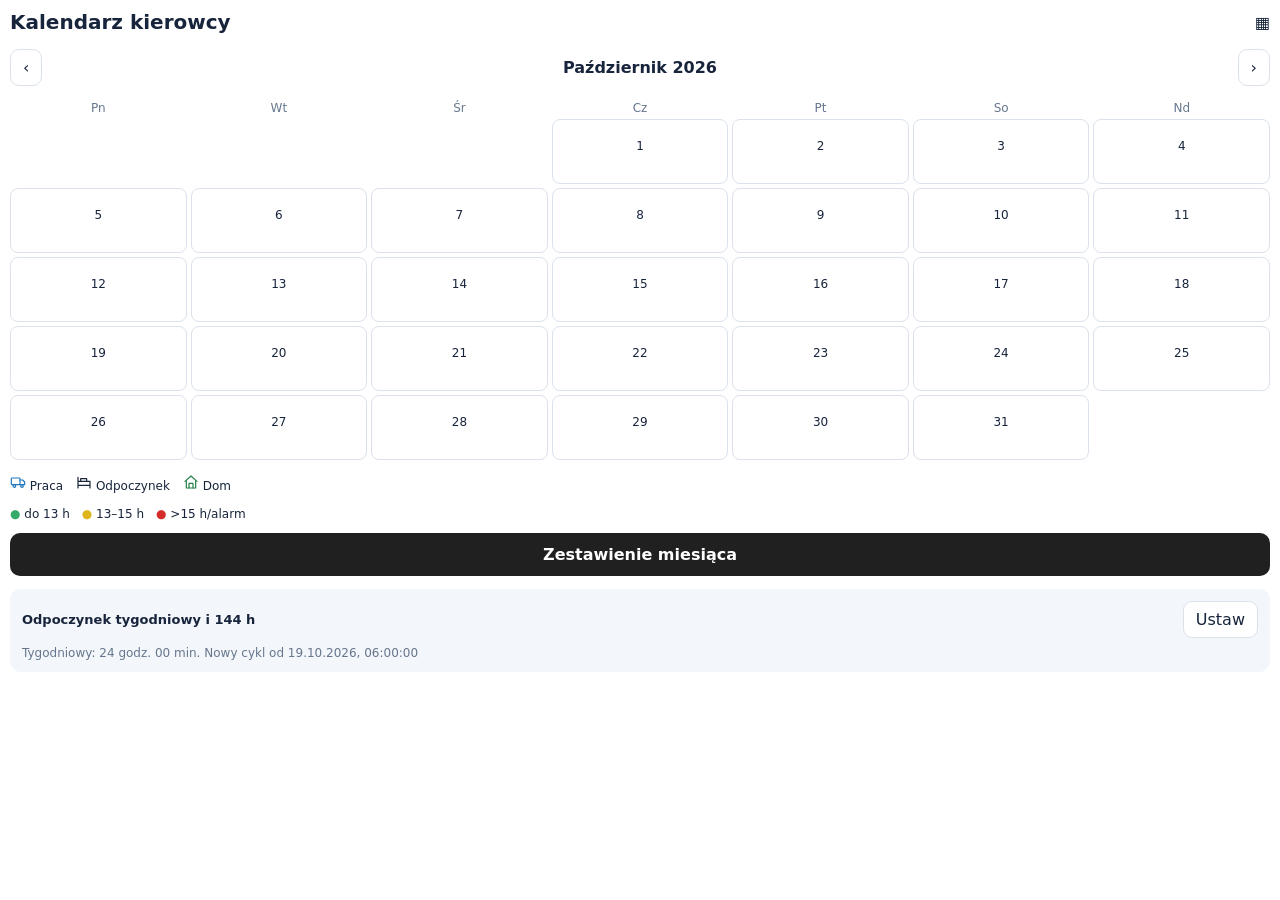
==== kalendarz-kierowcy.html @ 8a8ac118 "Add files via upload" ====
<!doctype html><html lang="pl"><head><meta charset="utf-8"><meta name="viewport" content="width=device-width,initial-scale=1"><meta name="theme-color" content="#ffffff"><title>Gigabajt CMR — Kalendarz kierowcy</title>
<style>
:root{font-family:system-ui,Arial,sans-serif;color:#17243b;background:white}*{box-sizing:border-box}body{margin:0;padding:10px}button,input{font:inherit}button{cursor:pointer}.nav{border:1px solid #dbe2eb;border-radius:9px;background:white;color:#17243b;padding:8px 12px}.primary{width:100%;border:0;border-radius:10px;background:#202020;color:#fff;padding:12px;font-weight:700}.secondary{width:100%;border:1px solid #dbe2eb;border-radius:10px;background:#fff;color:#17243b;padding:11px;font-weight:650}.panel{padding:12px;border-radius:11px;background:#f3f6fa}.muted{font-size:12px;color:#66768d}.top{display:flex;justify-content:space-between;align-items:center;gap:8px;margin-bottom:15px}.grid{display:grid;grid-template-columns:repeat(7,minmax(0,1fr));gap:4px}.tile{width:100%;min-width:0;height:65px;padding:14px 1px 4px;border:1px solid #dbe2eb;border-radius:8px;background:#fff;color:#17243b;display:flex;flex-direction:column;align-items:center;justify-content:center;gap:5px;position:relative}.green{background:rgba(40,165,85,.12)}.yellow{background:rgba(245,197,35,.2)}.red{background:rgba(225,65,65,.15)}.hard{background:rgba(225,45,45,.34)!important;border:2px solid #d42323!important}.left,.right{position:absolute;top:2px;color:#2475b8;font-size:9px;font-weight:850;line-height:1}.left{left:2px}.right{right:2px}.bad{color:#d32222!important}.bang{position:absolute;left:2px;bottom:1px;color:#d32222;font-weight:900}.started{position:absolute;right:1px;bottom:1px;color:#2475b8;font-size:8px;font-weight:800}.choice{display:flex;gap:9px;align-items:center;border:1px solid #dbe2eb;border-radius:9px;padding:9px;font-size:13px}.clock{width:100%;min-width:0;background:#fff;color:#17243b;border:1px solid #dbe2eb;border-radius:9px;text-align:center;padding:12px 2px;font-size:21px;outline:none}.clock:focus{border-color:#2475b8}.dt{width:100%;min-width:0;border:1px solid #dbe2eb;border-radius:9px;padding:10px 4px;background:white;color:#17243b}.sumcard{width:100%;display:block;text-align:center;border:1px solid #dbe2eb;border-radius:13px;background:#fff;color:#17243b;padding:20px 12px}.sumvalue{font-size:25px;font-weight:800;margin-top:8px}.detailrow{display:flex;align-items:center;justify-content:space-between;gap:10px;border-bottom:1px solid #dbe2eb;padding:13px 9px;font-size:13px}.warn{margin-top:8px;padding:8px;color:#c41616;border:1px solid #d4232366;border-radius:8px;font-size:12px}
</style></head><body><main id="app"></main><script>
(()=>{'use strict';
const V=document.getElementById('app'),P=n=>String(n).padStart(2,'0'),H=3600000,mo=['Styczeń','Luty','Marzec','Kwiecień','Maj','Czerwiec','Lipiec','Sierpień','Wrzesień','Październik','Listopad','Grudzień'],KEY='gigabajt-cmr-kalendarz-v23';
let Y=2026,M=9,selected=0,draft=null,db={},anchor='2026-10-12T06:00',ws='2026-10-18T06:00',we='2026-10-19T06:00';
try{let saved=JSON.parse(localStorage.getItem(KEY)||'null');if(saved&&saved.db){db=saved.db;anchor=saved.anchor||anchor;ws=saved.ws||ws;we=saved.we||we}}catch(e){}
function persist(){try{localStorage.setItem(KEY,JSON.stringify({db,anchor,ws,we}))}catch(e){}}
const key=d=>`${Y}-${P(M+1)}-${P(d)}`,dDate=k=>{let a=k.split('-').map(Number);return new Date(a[0],a[1]-1,a[2])},work=r=>r&&(r.type==='work'||r.type==='return'),valid=s=>/^\d{4}$/.test(s||'')&&+s.slice(0,2)<24&&+s.slice(2)<60,dur=s=>/^\d{4}$/.test(s||'')&&+s.slice(2)<60?+s.slice(0,2)*60+ +s.slice(2):null,dt=s=>{let x=s?new Date(s):null;return x&&Number.isFinite(+x)?+x:null},fmt=s=>valid(s)?s.slice(0,2)+':'+s.slice(2):'',human=n=>`${Math.floor(n/60)} godz. ${P(n%60)} min`;
const paths={truck:'<rect x="2" y="6" width="13" height="10" rx="1"/><path d="M15 9h4l3 3v4h-7"/><circle cx="6.5" cy="18" r="2"/><circle cx="18" cy="18" r="2"/>',home:'<path d="m3 11 9-8 9 8"/><path d="M5 10v11h14V10"/><path d="M9 21v-7h6v7"/>',bed:'<path d="M3 5v16M21 11v10M3 17h18v4M3 11h18v6M7 11V7h9v4"/>'};
function icon(t,n=16){if(t==='return')return `<span style="display:inline-flex">${icon('truck',12)}${icon('home',12)}</span>`;return `<svg width="${n}" height="${n}" viewBox="0 0 24 24" fill="none" stroke="${t==='truck'?'#2277bc':t==='home'?'#27824d':'#17243b'}" stroke-width="1.8" stroke-linecap="round" stroke-linejoin="round">${paths[t]}</svg>`}const sym=t=>t==='work'?'truck':t==='return'?'return':t==='home'?'home':'bed';
function interval(k,r){if(!work(r)||!valid(r.start))return null;let a=dDate(k);a.setHours(+r.start.slice(0,2),+r.start.slice(2));let b=null;if(valid(r.end)){b=dDate(k);b.setHours(+r.end.slice(0,2),+r.end.slice(2));if(b<=a)b.setDate(b.getDate()+1)}return {a:+a,b:b===null?null:+b}}
function shifts(){return Object.entries(db).map(([k,r])=>({k,r,p:interval(k,r)})).filter(e=>e.p).map(e=>({...e.p,k:e.k,r:e.r})).sort((a,b)=>a.a-b.a)}
function week(){let a=dt(ws),b=dt(we);return a!==null&&b!==null&&b-a>=24*H?{a,b}:null}
function gap(k,r){let p=interval(k,r);if(!p||p.b===null)return null;let n=shifts().find(x=>x.k!==k&&x.a>=p.b);return n?Math.round((n.a-p.b)/60000):null}
function left(k,r){let p=interval(k,r),w=week();return p&&w&&p.a===w.b?Math.round((w.b-w.a)/60000):null}
function right(k,r){let p=interval(k,r),d=dDate(k),mid=+new Date(d.getFullYear(),d.getMonth(),d.getDate()+1);if(p){if(p.b===null)return null;if(r.type==='return')return p.b<mid?Math.round((mid-p.b)/60000):null;let g=gap(k,r);return g===null?null:g<=1440?g:p.b<mid?Math.round((mid-p.b)/60000):null}if(!r||!['rest','home'].includes(r.type))return null;let prev=shifts().filter(x=>x.b!==null&&x.b<=+d).at(-1);if(!prev)return null;let next=shifts().find(x=>x.k!==prev.k&&x.a>=prev.b);if(next&&next.a<mid)return null;return Math.round((mid-prev.b)/60000)}
function alerts(k,r){let p=interval(k,r),out={hard:[],short:false};if(!p||p.b===null)return out;let w=week(),base=dt(anchor),ref=w&&p.a>=w.b?w.b:base,g=gap(k,r);if(w&&p.a<w.b&&p.b>w.a)out.hard.push('Praca nakłada się na odpoczynek tygodniowy.');if(ref!==null&&p.b>ref+144*H&&!(w&&w.a>=ref&&w.a<=ref+144*H&&p.a<=w.a))out.hard.push('Przekroczona granica 144 godzin.');let used=0,es=shifts().filter(x=>x.b!==null);for(let i=0;i<es.length-1;i++){let a=es[i],b=es[i+1],n=(b.a-a.b)/H;if(ref!==null&&a.a>=ref&&a.a<p.a&&n>=9&&n<11&&a.r.three!==true)used++}if(g!==null&&g>=540&&g<660&&r.three!==true&&used>=3)out.hard.push('Czwarty potencjalny skrócony odpoczynek (9–10 h).');out.short=g!==null&&g>=0&&g<540&&r.type!=='return';return out}
function color(k,r){let p=interval(k,r),a=alerts(k,r);if(a.hard.length)return 'hard';if(!p||p.b===null)return '';let n=(p.b-p.a)/60000;return n>900?'red':n>780?'yellow':'green'}
function calendar(){let off=(new Date(Y,M,1).getDay()+6)%7,n=new Date(Y,M+1,0).getDate(),cells='';for(let i=0;i<Math.ceil((off+n)/7)*7;i++){let d=i-off+1;if(d<1||d>n){cells+='<span></span>';continue}let k=key(d),r=db[k],a=alerts(k,r),l=left(k,r),rr=right(k,r),p=interval(k,r);cells+=`<button class="tile ${color(k,r)}" data-day="${d}">${l!==null?`<span class="left">${Math.floor(l/60)}h</span>`:''}${r?.three===true&&work(r)?'<span class="right bad">+3</span>':rr!==null&&rr>=60?`<span class="right ${a.short?'bad':''}">${Math.floor(rr/60)}h</span>`:''}${a.hard.length||a.short?'<span class="bang">!</span>':''}<span style="font-size:12px">${d}</span><span style="height:17px">${r?icon(sym(r.type)):''}</span>${p&&p.b===null?'<span class="started">START</span>':''}</button>`}let w=week();V.innerHTML=`<div class="top"><strong style="font-size:20px">Kalendarz kierowcy</strong><span>▦</span></div><div class="top"><button class="nav" id="prev">‹</button><strong>${mo[M]} ${Y}</strong><button class="nav" id="next">›</button></div><div class="grid">${['Pn','Wt','Śr','Cz','Pt','So','Nd'].map(x=>`<span class="muted" style="text-align:center">${x}</span>`).join('')}${cells}</div><div style="display:flex;gap:13px;flex-wrap:wrap;margin:14px 0;font-size:12px"><span>${icon('truck')} Praca</span><span>${icon('bed')} Odpoczynek</span><span>${icon('home')} Dom</span></div><div style="display:flex;gap:12px;flex-wrap:wrap;margin-bottom:12px;font-size:12px"><span><b style="color:#36aa6b">●</b> do 13 h</span><span><b style="color:#dfb51c">●</b> 13–15 h</span><span><b style="color:#d42b2b">●</b> >15 h/alarm</span></div><button class="primary" id="summary">Zestawienie miesiąca</button><div class="panel" style="margin-top:13px"><div class="top" style="margin:0"><strong style="font-size:13px">Odpoczynek tygodniowy i 144 h</strong><button class="nav" id="settings">Ustaw</button></div><p class="muted" style="margin:8px 0 0">${w?'Tygodniowy: '+human(Math.round((w.b-w.a)/60000))+'. Nowy cykl od '+new Date(w.b).toLocaleString('pl-PL'):'Brak wpisanej pauzy tygodniowej'}</p></div>`;V.querySelector('#summary').onclick=summary;V.querySelector('#settings').onclick=settings;V.querySelectorAll('[data-day]').forEach(b=>b.onclick=()=>{selected=+b.dataset.day;draft={type:'work',start:'',end:'',drive:'',other:'',three:null,...(db[key(selected)]||{})};details()});for(let [id,z] of [['prev',-1],['next',1]])V.querySelector('#'+id).onclick=()=>{let d=new Date(Y,M+z,1);Y=d.getFullYear();M=d.getMonth();calendar()}}
const categories=[['days','Ukończone dniówki'],['total','Łączny czas dniówek'],['drive','Czas prowadzenia pojazdu'],['other','Czas innej pracy']];
function monthly(){let a=[];for(let d=1;d<=new Date(Y,M+1,0).getDate();d++){let k=key(d),r=db[k];if(!r)continue;let p=interval(k,r);a.push({d,r,span:p&&p.b!==null?Math.round((p.b-p.a)/60000):null,drive:dur(r.drive),other:dur(r.other)})}return a}
function sums(){let rows=monthly();return {days:rows.filter(x=>x.span!==null).length,total:rows.reduce((s,x)=>s+(x.span||0),0),drive:rows.reduce((s,x)=>s+(x.drive||0),0),other:rows.reduce((s,x)=>s+(x.other||0),0)}}
function summary(){let a=sums(),values=[String(a.days),human(a.total),human(a.drive),human(a.other)];V.innerHTML=`<button class="nav" id="back">← Kalendarz</button><h3 style="margin:17px 0">Zestawienie — ${mo[M]} ${Y}</h3><div style="display:grid;gap:10px">${categories.map(([id,name],i)=>`<button class="sumcard" data-cat="${id}"><div class="muted" style="font-size:14px">${name}</div><div class="sumvalue">${values[i]}</div><div class="muted" style="margin-top:8px">Dotknij, aby zobaczyć daty ›</div></button>`).join('')}</div><button class="primary" id="return" style="margin-top:15px">Wróć do kalendarza</button>`;V.querySelector('#back').onclick=calendar;V.querySelector('#return').onclick=calendar;V.querySelectorAll('[data-cat]').forEach(b=>b.onclick=()=>detailCat(b.dataset.cat))}
function detailCat(id){let name=categories.find(x=>x[0]===id)?.[1];if(!name)return summary();let list=monthly().filter(x=>id==='days'||id==='total'?x.span!==null:x[id]!==null),a=sums(),value=id==='days'?String(a.days):human(a[id]);V.innerHTML=`<button class="nav" id="back">← Zestawienie miesiąca</button><h3>${name}</h3><div class="panel" style="text-align:center;margin-bottom:12px"><div class="muted">${mo[M]} ${Y}</div><div class="sumvalue">${value}</div></div><div class="panel" style="padding:3px 10px">${list.length?list.map(x=>`<div class="detailrow"><div><strong>${x.d} ${mo[M].toLowerCase()}</strong>${id==='days'||id==='total'?`<div class="muted">${fmt(x.r.start)}–${fmt(x.r.end)}</div>`:''}</div><b>${id==='days'?'1 dniówka':human(x[id==='total'?'span':id])}</b></div>`).join(''):'<p class="muted">Nie ma jeszcze wpisów.</p>'}</div><button class="primary" id="return" style="margin-top:14px">Wróć do czterech kafelków</button>`;V.querySelector('#back').onclick=summary;V.querySelector('#return').onclick=summary}
function mask(inp,initial,callback,duration=false){let chars=String(initial||'').replace(/\D/g,'').slice(0,4).padEnd(4,'_').split(''),pos=0;function caret(){let p=pos>=2?pos+1:pos;try{inp.setSelectionRange(p,p)}catch(e){}}function paint(){inp.value=chars.slice(0,2).join('')+':'+chars.slice(2).join('');callback(chars.includes('_')?'':chars.join(''))}function add(s){for(let c of String(s).replace(/\D/g,'')){if(pos>=4)break;if(!duration&&pos===0&&+c>2)continue;if(!duration&&pos===1&&chars[0]==='2'&&+c>3)continue;if(pos===2&&+c>5)continue;chars[pos++]=c}paint();caret()}inp.addEventListener('focus',()=>{pos=0;requestAnimationFrame(caret)});inp.addEventListener('click',()=>{let p=inp.selectionStart||0;pos=Math.max(0,Math.min(4,p>2?p-1:p));requestAnimationFrame(caret)});inp.addEventListener('beforeinput',e=>{if(e.inputType==='insertText'&&e.data!=null){e.preventDefault();add(e.data)}else if(['deleteContentBackward','deleteContentForward'].includes(e.inputType)){e.preventDefault();if(e.inputType==='deleteContentBackward')pos=Math.max(0,pos-1);if(pos<4)chars[pos]='_';paint();caret()}else if(e.inputType==='insertFromPaste'){e.preventDefault();add(e.dataTransfer?.getData('text')||'')}});inp.addEventListener('paste',e=>{e.preventDefault();chars=['_','_','_','_'];pos=0;add(e.clipboardData?.getData('text')||'')});inp.addEventListener('input',()=>{let s=inp.value.replace(/\D/g,'').slice(0,4);chars=s.padEnd(4,'_').split('');pos=s.length;paint();caret()});paint()}
function details(){let k=key(selected),r=draft,active=work(r),exists=!!db[k];V.innerHTML=`<button class="nav" id="back">← Kalendarz</button><h3>${selected} ${mo[M].toLowerCase()} ${Y}</h3><div style="display:grid;gap:7px">${[['work','Dzień pracy'],['return','Powrót do domu'],['home','Pobyt w domu'],['rest','Odpoczynek tygodniowy poza domem']].map(([t,n])=>`<label class="choice"><input type="radio" name="type" value="${t}" ${r.type===t?'checked':''}>${icon(sym(t))}<span>${n}</span></label>`).join('')}</div>${active?`<div class="panel" style="margin-top:12px"><strong>Godziny dniówki</strong><div style="display:grid;grid-template-columns:1fr 1fr;gap:10px;margin-top:10px"><div><label class="muted">Rozpoczęcie</label><input class="clock" id="start" inputmode="numeric"></div><div><label class="muted">Zakończenie</label><input class="clock" id="end" inputmode="numeric"></div></div><div id="calc" style="font-size:13px;margin-top:9px"></div></div><div class="panel" style="margin-top:12px"><strong>Godziny kierowcy</strong><p class="muted">Te pola możesz pozostawić puste.</p><div style="display:grid;grid-template-columns:1fr 1fr;gap:10px"><div><label class="muted">Czas prowadzenia pojazdu</label><input class="clock" id="drive" inputmode="numeric"></div><div><label class="muted">Czas innej pracy</label><input class="clock" id="other" inputmode="numeric"></div></div></div><p style="font-size:13px">Czy miałeś co najmniej 3 godziny nieprzerwanego odpoczynku?</p><div style="display:flex;gap:16px;font-size:13px"><label><input type="radio" name="three" value="yes" ${r.three===true?'checked':''}> Tak</label><label><input type="radio" name="three" value="no" ${r.three===false?'checked':''}> Nie</label></div><button class="secondary" id="saveStart" style="margin-top:13px">Zapisz rozpoczęcie</button><button class="primary" id="saveEnd" style="margin-top:9px">Zapisz zakończenie</button>`:'<button class="primary" id="saveDay" style="margin-top:13px">Zapisz dzień</button>'}<div class="panel" id="rests" style="margin-top:12px;font-size:13px"></div>${exists?'<button class="secondary" id="delete" style="margin-top:10px;color:#d32222">Usuń wpis z tego dnia</button>':''}<p class="muted" id="error"></p>`;V.querySelector('#back').onclick=calendar;
function refresh(){let old=db[k];db[k]={...r};let p=interval(k,r),a=alerts(k,r),l=left(k,r),q=right(k,r);if(old)db[k]=old;else delete db[k];V.querySelector('#rests').innerHTML=`<strong>Odpoczynki</strong><p>Tygodniowy przed pracą: <b style="color:#2475b8">${l===null?'—':human(l)}</b></p><p>Po dniówce: <b style="color:${a.short?'#d32222':'#2475b8'}">${q===null?'—':human(q)}</b></p>`;if(active)V.querySelector('#calc').innerHTML=p&&p.b!==null?`Dniówka: <b>${human(Math.round((p.b-p.a)/60000))}</b>${a.short?'<div class="warn">! Przerwa krótsza niż 9 godzin.</div>':''}${a.hard.map(t=>`<div class="warn">! ${t}</div>`).join('')}`:valid(r.start)?'<b style="color:#2475b8">Rozpoczęcie gotowe do zapisu.</b>':'Wpisz godzinę rozpoczęcia.'}
V.querySelectorAll('[name=type]').forEach(x=>x.onchange=()=>{r.type=x.value;details()});if(active){for(let f of ['start','end','drive','other'])mask(V.querySelector('#'+f),r[f],x=>{r[f]=x;refresh()},f==='drive'||f==='other');V.querySelectorAll('[name=three]').forEach(x=>x.onchange=()=>{r.three=x.value==='yes';refresh()});V.querySelector('#saveStart').onclick=()=>{if(!valid(r.start)){V.querySelector('#error').textContent='Wpisz pełną godzinę rozpoczęcia.';return}db[k]={...r,end:db[k]?.end||''};persist();calendar()};V.querySelector('#saveEnd').onclick=()=>{if(!valid(r.start)||!valid(r.end)){V.querySelector('#error').textContent='Wpisz rozpoczęcie i zakończenie.';return}db[k]={...r};persist();calendar()}}else V.querySelector('#saveDay').onclick=()=>{db[k]={type:r.type};persist();calendar()};if(exists)V.querySelector('#delete').onclick=()=>{delete db[k];persist();calendar()};refresh()}
function settings(){V.innerHTML=`<button class="nav" id="back">← Kalendarz</button><h3>Odpoczynek tygodniowy</h3>${[['anchor','Koniec poprzedniego tygodniowego',anchor],['ws','Początek odpoczynku',ws],['we','Koniec odpoczynku',we]].map(([id,name,val])=>`<label class="muted">${name}</label><input class="dt" id="${id}" type="datetime-local" value="${val}" style="margin:5px 0 12px">`).join('')}<button class="primary" id="save">Zapisz</button><p class="muted" id="error"></p>`;V.querySelector('#back').onclick=calendar;V.querySelector('#save').onclick=()=>{let a=V.querySelector('#anchor').value,b=V.querySelector('#ws').value,c=V.querySelector('#we').value;if(dt(a)===null||dt(b)===null||dt(c)===null||dt(c)-dt(b)<24*H){V.querySelector('#error').textContent='Minimum 24 godziny odpoczynku tygodniowego.';return}anchor=a;ws=b;we=c;persist();calendar()}}
calendar();
})();
</script></body></html>
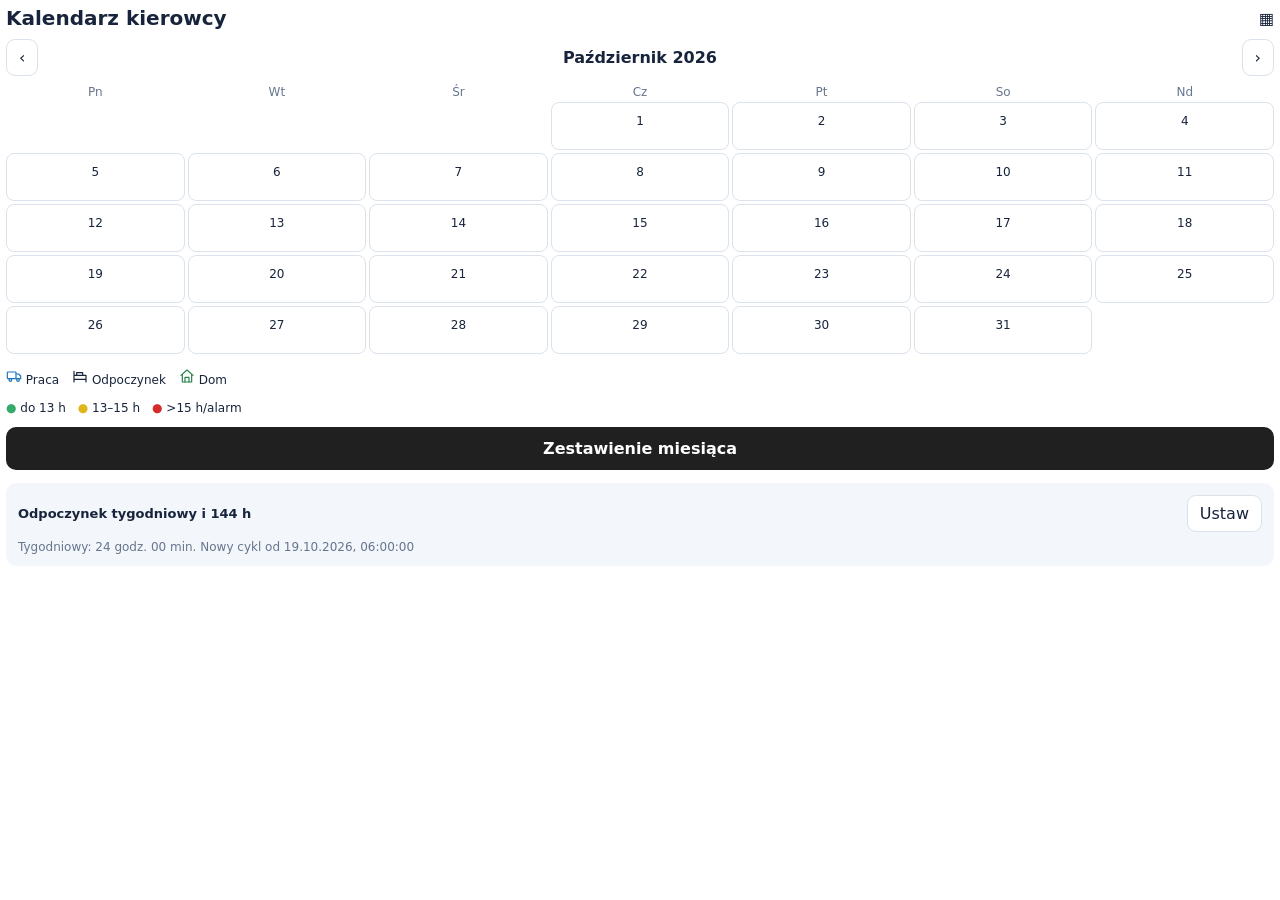
==== commit a1e4f17b: "Add files via upload" ====
--- a/kalendarz-kierowcy.html
+++ b/kalendarz-kierowcy.html
@@ -1,6 +1,6 @@
 <!doctype html><html lang="pl"><head><meta charset="utf-8"><meta name="viewport" content="width=device-width,initial-scale=1"><meta name="theme-color" content="#ffffff"><title>Gigabajt CMR — Kalendarz kierowcy</title>
 <style>
-:root{font-family:system-ui,Arial,sans-serif;color:#17243b;background:white}*{box-sizing:border-box}body{margin:0;padding:10px}button,input{font:inherit}button{cursor:pointer}.nav{border:1px solid #dbe2eb;border-radius:9px;background:white;color:#17243b;padding:8px 12px}.primary{width:100%;border:0;border-radius:10px;background:#202020;color:#fff;padding:12px;font-weight:700}.secondary{width:100%;border:1px solid #dbe2eb;border-radius:10px;background:#fff;color:#17243b;padding:11px;font-weight:650}.panel{padding:12px;border-radius:11px;background:#f3f6fa}.muted{font-size:12px;color:#66768d}.top{display:flex;justify-content:space-between;align-items:center;gap:8px;margin-bottom:15px}.grid{display:grid;grid-template-columns:repeat(7,minmax(0,1fr));gap:4px}.tile{width:100%;min-width:0;height:65px;padding:14px 1px 4px;border:1px solid #dbe2eb;border-radius:8px;background:#fff;color:#17243b;display:flex;flex-direction:column;align-items:center;justify-content:center;gap:5px;position:relative}.green{background:rgba(40,165,85,.12)}.yellow{background:rgba(245,197,35,.2)}.red{background:rgba(225,65,65,.15)}.hard{background:rgba(225,45,45,.34)!important;border:2px solid #d42323!important}.left,.right{position:absolute;top:2px;color:#2475b8;font-size:9px;font-weight:850;line-height:1}.left{left:2px}.right{right:2px}.bad{color:#d32222!important}.bang{position:absolute;left:2px;bottom:1px;color:#d32222;font-weight:900}.started{position:absolute;right:1px;bottom:1px;color:#2475b8;font-size:8px;font-weight:800}.choice{display:flex;gap:9px;align-items:center;border:1px solid #dbe2eb;border-radius:9px;padding:9px;font-size:13px}.clock{width:100%;min-width:0;background:#fff;color:#17243b;border:1px solid #dbe2eb;border-radius:9px;text-align:center;padding:12px 2px;font-size:21px;outline:none}.clock:focus{border-color:#2475b8}.dt{width:100%;min-width:0;border:1px solid #dbe2eb;border-radius:9px;padding:10px 4px;background:white;color:#17243b}.sumcard{width:100%;display:block;text-align:center;border:1px solid #dbe2eb;border-radius:13px;background:#fff;color:#17243b;padding:20px 12px}.sumvalue{font-size:25px;font-weight:800;margin-top:8px}.detailrow{display:flex;align-items:center;justify-content:space-between;gap:10px;border-bottom:1px solid #dbe2eb;padding:13px 9px;font-size:13px}.warn{margin-top:8px;padding:8px;color:#c41616;border:1px solid #d4232366;border-radius:8px;font-size:12px}
+:root{font-family:system-ui,Arial,sans-serif;color:#17243b;background:white}*{box-sizing:border-box}body{margin:0;padding:6px}button,input{font:inherit}button{cursor:pointer}.nav{border:1px solid #dbe2eb;border-radius:9px;background:white;color:#17243b;padding:8px 12px}.primary{width:100%;border:0;border-radius:10px;background:#202020;color:#fff;padding:12px;font-weight:700}.secondary{width:100%;border:1px solid #dbe2eb;border-radius:10px;background:#fff;color:#17243b;padding:11px;font-weight:650}.panel{padding:12px;border-radius:11px;background:#f3f6fa}.muted{font-size:12px;color:#66768d}.top{display:flex;justify-content:space-between;align-items:center;gap:8px;margin-bottom:9px}.grid{display:grid;grid-template-columns:repeat(7,minmax(0,1fr));gap:3px}.tile{width:100%;min-width:0;height:48px;padding:11px 1px 3px;border:1px solid #dbe2eb;border-radius:8px;background:#fff;color:#17243b;display:flex;flex-direction:column;align-items:center;justify-content:center;gap:2px;position:relative}.green{background:rgba(40,165,85,.12)}.yellow{background:rgba(245,197,35,.2)}.red{background:rgba(225,65,65,.15)}.hard{background:rgba(225,45,45,.34)!important;border:2px solid #d42323!important}.left,.right{position:absolute;top:2px;color:#2475b8;font-size:9px;font-weight:850;line-height:1}.left{left:2px}.right{right:2px}.bad{color:#d32222!important}.bang{position:absolute;left:2px;bottom:1px;color:#d32222;font-weight:900}.started{position:absolute;right:1px;bottom:1px;color:#2475b8;font-size:8px;font-weight:800}.choice{display:flex;gap:9px;align-items:center;border:1px solid #dbe2eb;border-radius:9px;padding:9px;font-size:13px}.clock{width:100%;min-width:0;background:#fff;color:#17243b;border:1px solid #dbe2eb;border-radius:9px;text-align:center;padding:12px 2px;font-size:21px;outline:none}.clock:focus{border-color:#2475b8}.dt{width:100%;min-width:0;border:1px solid #dbe2eb;border-radius:9px;padding:10px 4px;background:white;color:#17243b}.sumcard{width:100%;display:block;text-align:center;border:1px solid #dbe2eb;border-radius:13px;background:#fff;color:#17243b;padding:20px 12px}.sumvalue{font-size:25px;font-weight:800;margin-top:8px}.detailrow{display:flex;align-items:center;justify-content:space-between;gap:10px;border-bottom:1px solid #dbe2eb;padding:13px 9px;font-size:13px}.warn{margin-top:8px;padding:8px;color:#c41616;border:1px solid #d4232366;border-radius:8px;font-size:12px}
 </style></head><body><main id="app"></main><script>
 (()=>{'use strict';
 const V=document.getElementById('app'),P=n=>String(n).padStart(2,'0'),H=3600000,mo=['Styczeń','Luty','Marzec','Kwiecień','Maj','Czerwiec','Lipiec','Sierpień','Wrzesień','Październik','Listopad','Grudzień'],KEY='gigabajt-cmr-kalendarz-v23';
@@ -30,5 +30,13 @@
 V.querySelectorAll('[name=type]').forEach(x=>x.onchange=()=>{r.type=x.value;details()});if(active){for(let f of ['start','end','drive','other'])mask(V.querySelector('#'+f),r[f],x=>{r[f]=x;refresh()},f==='drive'||f==='other');V.querySelectorAll('[name=three]').forEach(x=>x.onchange=()=>{r.three=x.value==='yes';refresh()});V.querySelector('#saveStart').onclick=()=>{if(!valid(r.start)){V.querySelector('#error').textContent='Wpisz pełną godzinę rozpoczęcia.';return}db[k]={...r,end:db[k]?.end||''};persist();calendar()};V.querySelector('#saveEnd').onclick=()=>{if(!valid(r.start)||!valid(r.end)){V.querySelector('#error').textContent='Wpisz rozpoczęcie i zakończenie.';return}db[k]={...r};persist();calendar()}}else V.querySelector('#saveDay').onclick=()=>{db[k]={type:r.type};persist();calendar()};if(exists)V.querySelector('#delete').onclick=()=>{delete db[k];persist();calendar()};refresh()}
 function settings(){V.innerHTML=`<button class="nav" id="back">← Kalendarz</button><h3>Odpoczynek tygodniowy</h3>${[['anchor','Koniec poprzedniego tygodniowego',anchor],['ws','Początek odpoczynku',ws],['we','Koniec odpoczynku',we]].map(([id,name,val])=>`<label class="muted">${name}</label><input class="dt" id="${id}" type="datetime-local" value="${val}" style="margin:5px 0 12px">`).join('')}<button class="primary" id="save">Zapisz</button><p class="muted" id="error"></p>`;V.querySelector('#back').onclick=calendar;V.querySelector('#save').onclick=()=>{let a=V.querySelector('#anchor').value,b=V.querySelector('#ws').value,c=V.querySelector('#we').value;if(dt(a)===null||dt(b)===null||dt(c)===null||dt(c)-dt(b)<24*H){V.querySelector('#error').textContent='Minimum 24 godziny odpoczynku tygodniowego.';return}anchor=a;ws=b;we=c;persist();calendar()}}
 calendar();
+// Dostosuj wysokość ramki do aktualnego widoku, także po wejściu w szczegóły.
+function reportHeight(){
+  const h=Math.ceil(Math.max(document.body.scrollHeight,document.documentElement.scrollHeight,V.getBoundingClientRect().bottom))+6;
+  window.parent.postMessage({type:'gigabajt-calendar-height',height:h},window.location.origin);
+}
+if(typeof ResizeObserver!=='undefined')new ResizeObserver(reportHeight).observe(V);
+window.addEventListener('load',reportHeight);
+setTimeout(reportHeight,100);
 })();
 </script></body></html>
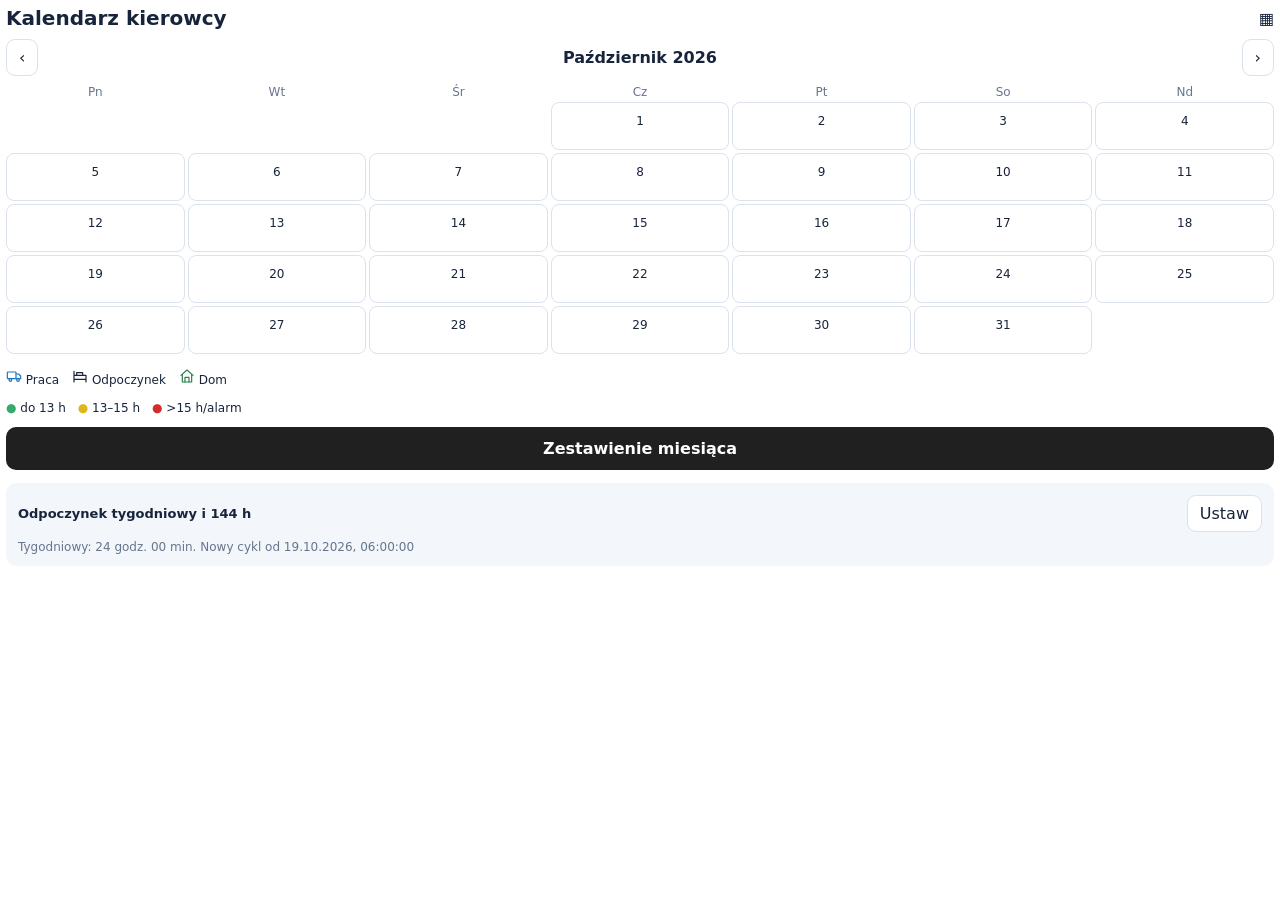
==== commit 79fb0976: "Add files via upload" ====
--- a/kalendarz-kierowcy.html
+++ b/kalendarz-kierowcy.html
@@ -39,4 +39,48 @@
 window.addEventListener('load',reportHeight);
 setTimeout(reportHeight,100);
 })();
-</script></body></html>
+</script>
+<script>
+(function(){
+const DICT={"pl":{"Kalendarz kierowcy":"Kalendarz kierowcy","Praca":"Praca","Odpoczynek":"Odpoczynek","Dom":"Dom","do 13 h":"do 13 h","13–15 h":"13–15 h",">15 h/alarm":">15 h/alarm","Zestawienie miesiąca":"Zestawienie miesiąca","Odpoczynek tygodniowy i 144 h":"Odpoczynek tygodniowy i 144 h","Ustaw":"Ustaw","Tygodniowy:":"Tygodniowy:","Nowy cykl od":"Nowy cykl od","Brak wpisanej pauzy tygodniowej":"Brak wpisanej pauzy tygodniowej","Ukończone dniówki":"Ukończone dniówki","Łączny czas dniówek":"Łączny czas dniówek","Czas prowadzenia pojazdu":"Czas prowadzenia pojazdu","Czas innej pracy":"Czas innej pracy","Dotknij, aby zobaczyć daty ›":"Dotknij, aby zobaczyć daty ›","Wróć do kalendarza":"Wróć do kalendarza","Wróć do czterech kafelków":"Wróć do czterech kafelków","Zestawienie —":"Zestawienie —","Nie ma jeszcze wpisów.":"Nie ma jeszcze wpisów.","1 dniówka":"1 dniówka","Dzień pracy":"Dzień pracy","Powrót do domu":"Powrót do domu","Pobyt w domu":"Pobyt w domu","Odpoczynek tygodniowy poza domem":"Odpoczynek tygodniowy poza domem","Godziny dniówki":"Godziny dniówki","Rozpoczęcie":"Rozpoczęcie","Zakończenie":"Zakończenie","Godziny kierowcy":"Godziny kierowcy","Te pola możesz pozostawić puste.":"Te pola możesz pozostawić puste.","Czy miałeś co najmniej 3 godziny nieprzerwanego odpoczynku?":"Czy miałeś co najmniej 3 godziny nieprzerwanego odpoczynku?","Tak":"Tak","Nie":"Nie","Zapisz rozpoczęcie":"Zapisz rozpoczęcie","Zapisz zakończenie":"Zapisz zakończenie","Zapisz dzień":"Zapisz dzień","Usuń wpis z tego dnia":"Usuń wpis z tego dnia","Odpoczynki":"Odpoczynki","Tygodniowy przed pracą:":"Tygodniowy przed pracą:","Po dniówce:":"Po dniówce:","Dniówka:":"Dniówka:","Przerwa krótsza niż 9 godzin.":"Przerwa krótsza niż 9 godzin.","Rozpoczęcie gotowe do zapisu.":"Rozpoczęcie gotowe do zapisu.","Wpisz godzinę rozpoczęcia.":"Wpisz godzinę rozpoczęcia.","Wpisz pełną godzinę rozpoczęcia.":"Wpisz pełną godzinę rozpoczęcia.","Wpisz rozpoczęcie i zakończenie.":"Wpisz rozpoczęcie i zakończenie.","Odpoczynek tygodniowy":"Odpoczynek tygodniowy","Koniec poprzedniego tygodniowego":"Koniec poprzedniego tygodniowego","Początek odpoczynku":"Początek odpoczynku","Koniec odpoczynku":"Koniec odpoczynku","Zapisz":"Zapisz","Minimum 24 godziny odpoczynku tygodniowego.":"Minimum 24 godziny odpoczynku tygodniowego.","Praca nakłada się na odpoczynek tygodniowy.":"Praca nakłada się na odpoczynek tygodniowy.","Przekroczona granica 144 godzin.":"Przekroczona granica 144 godzin.","Czwarty potencjalny skrócony odpoczynek (9–10 h).":"Czwarty potencjalny skrócony odpoczynek (9–10 h).","Pn":"Pn","Wt":"Wt","Śr":"Śr","Cz":"Cz","Pt":"Pt","So":"So","Nd":"Nd","styczeń":"styczeń","Styczeń":"Styczeń","luty":"luty","Luty":"Luty","marzec":"marzec","Marzec":"Marzec","kwiecień":"kwiecień","Kwiecień":"Kwiecień","maj":"maj","Maj":"Maj","czerwiec":"czerwiec","Czerwiec":"Czerwiec","lipiec":"lipiec","Lipiec":"Lipiec","sierpień":"sierpień","Sierpień":"Sierpień","wrzesień":"wrzesień","Wrzesień":"Wrzesień","październik":"październik","Październik":"Październik","listopad":"listopad","Listopad":"Listopad","grudzień":"grudzień","Grudzień":"Grudzień","godz.":"godz.","min":"min"},"en":{"Kalendarz kierowcy":"Driver calendar","Praca":"Work","Odpoczynek":"Rest","Dom":"Home","do 13 h":"up to 13 h","13–15 h":"13–15 h",">15 h/alarm":">15 h/alert","Zestawienie miesiąca":"Monthly summary","Odpoczynek tygodniowy i 144 h":"Weekly rest and 144 h","Ustaw":"Set","Tygodniowy:":"Weekly rest:","Nowy cykl od":"New cycle from","Brak wpisanej pauzy tygodniowej":"No weekly rest entered","Ukończone dniówki":"Completed shifts","Łączny czas dniówek":"Total shift time","Czas prowadzenia pojazdu":"Driving time","Czas innej pracy":"Other work time","Dotknij, aby zobaczyć daty ›":"Tap to see dates ›","Wróć do kalendarza":"Back to calendar","Wróć do czterech kafelków":"Back to four tiles","Zestawienie —":"Summary —","Nie ma jeszcze wpisów.":"No entries yet.","1 dniówka":"1 shift","Dzień pracy":"Workday","Powrót do domu":"Return home","Pobyt w domu":"Stay at home","Odpoczynek tygodniowy poza domem":"Weekly rest away from home","Godziny dniówki":"Shift hours","Rozpoczęcie":"Start","Zakończenie":"End","Godziny kierowcy":"Driver hours","Te pola możesz pozostawić puste.":"You can leave these fields blank.","Czy miałeś co najmniej 3 godziny nieprzerwanego odpoczynku?":"Did you have at least 3 hours of uninterrupted rest?","Tak":"Yes","Nie":"No","Zapisz rozpoczęcie":"Save start","Zapisz zakończenie":"Save end","Zapisz dzień":"Save day","Usuń wpis z tego dnia":"Delete this day's entry","Odpoczynki":"Rest periods","Tygodniowy przed pracą:":"Weekly before work:","Po dniówce:":"After shift:","Dniówka:":"Shift:","Przerwa krótsza niż 9 godzin.":"Rest shorter than 9 hours.","Rozpoczęcie gotowe do zapisu.":"Start ready to save.","Wpisz godzinę rozpoczęcia.":"Enter start time.","Wpisz pełną godzinę rozpoczęcia.":"Enter a valid start time.","Wpisz rozpoczęcie i zakończenie.":"Enter start and end times.","Odpoczynek tygodniowy":"Weekly rest","Koniec poprzedniego tygodniowego":"End of previous weekly rest","Początek odpoczynku":"Rest start","Koniec odpoczynku":"Rest end","Zapisz":"Save","Minimum 24 godziny odpoczynku tygodniowego.":"Weekly rest must be at least 24 hours.","Praca nakłada się na odpoczynek tygodniowy.":"Work overlaps weekly rest.","Przekroczona granica 144 godzin.":"144-hour limit exceeded.","Czwarty potencjalny skrócony odpoczynek (9–10 h).":"Fourth potential reduced rest (9–10 h).","Pn":"Mo","Wt":"Tu","Śr":"We","Cz":"Th","Pt":"Fr","So":"Sa","Nd":"Su","styczeń":"January","Styczeń":"January","luty":"February","Luty":"February","marzec":"March","Marzec":"March","kwiecień":"April","Kwiecień":"April","maj":"May","Maj":"May","czerwiec":"June","Czerwiec":"June","lipiec":"July","Lipiec":"July","sierpień":"August","Sierpień":"August","wrzesień":"September","Wrzesień":"September","październik":"October","Październik":"October","listopad":"November","Listopad":"November","grudzień":"December","Grudzień":"December","godz.":"hr","min":"min"},"de":{"Kalendarz kierowcy":"Fahrerkalender","Praca":"Arbeit","Odpoczynek":"Ruhezeit","Dom":"Zuhause","do 13 h":"bis 13 Std.","13–15 h":"13–15 Std.",">15 h/alarm":">15 Std./Alarm","Zestawienie miesiąca":"Monatsübersicht","Odpoczynek tygodniowy i 144 h":"Wochenruhezeit und 144 Std.","Ustaw":"Einstellen","Tygodniowy:":"Wochenruhe:","Nowy cykl od":"Neuer Zyklus ab","Brak wpisanej pauzy tygodniowej":"Keine Wochenruhe eingetragen","Ukończone dniówki":"Abgeschlossene Schichten","Łączny czas dniówek":"Gesamte Schichtzeit","Czas prowadzenia pojazdu":"Lenkzeit","Czas innej pracy":"Sonstige Arbeitszeit","Dotknij, aby zobaczyć daty ›":"Tippen für Daten ›","Wróć do kalendarza":"Zurück zum Kalender","Wróć do czterech kafelków":"Zurück zu vier Kacheln","Zestawienie —":"Übersicht —","Nie ma jeszcze wpisów.":"Noch keine Einträge.","1 dniówka":"1 Schicht","Dzień pracy":"Arbeitstag","Powrót do domu":"Heimkehr","Pobyt w domu":"Aufenthalt zu Hause","Odpoczynek tygodniowy poza domem":"Wochenruhe außerhalb des Zuhauses","Godziny dniówki":"Schichtzeiten","Rozpoczęcie":"Beginn","Zakończenie":"Ende","Godziny kierowcy":"Fahrerzeiten","Te pola możesz pozostawić puste.":"Diese Felder können leer bleiben.","Czy miałeś co najmniej 3 godziny nieprzerwanego odpoczynku?":"Hatten Sie mindestens 3 Stunden ununterbrochene Ruhe?","Tak":"Ja","Nie":"Nein","Zapisz rozpoczęcie":"Beginn speichern","Zapisz zakończenie":"Ende speichern","Zapisz dzień":"Tag speichern","Usuń wpis z tego dnia":"Eintrag für diesen Tag löschen","Odpoczynki":"Ruhezeiten","Tygodniowy przed pracą:":"Wochenruhe vor Arbeit:","Po dniówce:":"Nach der Schicht:","Dniówka:":"Schicht:","Przerwa krótsza niż 9 godzin.":"Ruhezeit unter 9 Stunden.","Rozpoczęcie gotowe do zapisu.":"Beginn bereit zum Speichern.","Wpisz godzinę rozpoczęcia.":"Startzeit eingeben.","Wpisz pełną godzinę rozpoczęcia.":"Gültige Startzeit eingeben.","Wpisz rozpoczęcie i zakończenie.":"Beginn und Ende eingeben.","Odpoczynek tygodniowy":"Wochenruhezeit","Koniec poprzedniego tygodniowego":"Ende der vorherigen Wochenruhe","Początek odpoczynku":"Ruhezeitbeginn","Koniec odpoczynku":"Ruhezeitende","Zapisz":"Speichern","Minimum 24 godziny odpoczynku tygodniowego.":"Wochenruhe mindestens 24 Stunden.","Praca nakłada się na odpoczynek tygodniowy.":"Arbeit überschneidet sich mit Wochenruhe.","Przekroczona granica 144 godzin.":"144-Stunden-Grenze überschritten.","Czwarty potencjalny skrócony odpoczynek (9–10 h).":"Vierte mögliche verkürzte Ruhezeit (9–10 Std.).","Pn":"Mo","Wt":"Di","Śr":"Mi","Cz":"Do","Pt":"Fr","So":"Sa","Nd":"So","styczeń":"Januar","Styczeń":"Januar","luty":"Februar","Luty":"Februar","marzec":"März","Marzec":"März","kwiecień":"April","Kwiecień":"April","maj":"Mai","Maj":"Mai","czerwiec":"Juni","Czerwiec":"Juni","lipiec":"Juli","Lipiec":"Juli","sierpień":"August","Sierpień":"August","wrzesień":"September","Wrzesień":"September","październik":"Oktober","Październik":"Oktober","listopad":"November","Listopad":"November","grudzień":"Dezember","Grudzień":"Dezember","godz.":"Std.","min":"Min."},"fr":{"Kalendarz kierowcy":"Calendrier du conducteur","Praca":"Travail","Odpoczynek":"Repos","Dom":"Domicile","do 13 h":"jusqu’à 13 h","13–15 h":"13–15 h",">15 h/alarm":">15 h/alerte","Zestawienie miesiąca":"Résumé mensuel","Odpoczynek tygodniowy i 144 h":"Repos hebdomadaire et 144 h","Ustaw":"Régler","Tygodniowy:":"Repos hebdomadaire :","Nowy cykl od":"Nouveau cycle à partir de","Brak wpisanej pauzy tygodniowej":"Aucun repos hebdomadaire saisi","Ukończone dniówki":"Journées terminées","Łączny czas dniówek":"Durée totale des journées","Czas prowadzenia pojazdu":"Temps de conduite","Czas innej pracy":"Autre temps de travail","Dotknij, aby zobaczyć daty ›":"Touchez pour voir les dates ›","Wróć do kalendarza":"Retour au calendrier","Wróć do czterech kafelków":"Retour aux quatre cartes","Zestawienie —":"Résumé —","Nie ma jeszcze wpisów.":"Aucune entrée pour le moment.","1 dniówka":"1 journée","Dzień pracy":"Journée de travail","Powrót do domu":"Retour à domicile","Pobyt w domu":"Séjour à domicile","Odpoczynek tygodniowy poza domem":"Repos hebdomadaire hors domicile","Godziny dniówki":"Heures de service","Rozpoczęcie":"Début","Zakończenie":"Fin","Godziny kierowcy":"Heures du conducteur","Te pola możesz pozostawić puste.":"Vous pouvez laisser ces champs vides.","Czy miałeś co najmniej 3 godziny nieprzerwanego odpoczynku?":"Avez-vous eu au moins 3 heures de repos ininterrompu ?","Tak":"Oui","Nie":"Non","Zapisz rozpoczęcie":"Enregistrer le début","Zapisz zakończenie":"Enregistrer la fin","Zapisz dzień":"Enregistrer la journée","Usuń wpis z tego dnia":"Supprimer cette journée","Odpoczynki":"Repos","Tygodniowy przed pracą:":"Hebdomadaire avant le travail :","Po dniówce:":"Après la journée :","Dniówka:":"Journée :","Przerwa krótsza niż 9 godzin.":"Repos inférieur à 9 heures.","Rozpoczęcie gotowe do zapisu.":"Début prêt à enregistrer.","Wpisz godzinę rozpoczęcia.":"Saisissez l’heure de début.","Wpisz pełną godzinę rozpoczęcia.":"Entrez une heure de début valide.","Wpisz rozpoczęcie i zakończenie.":"Entrez le début et la fin.","Odpoczynek tygodniowy":"Repos hebdomadaire","Koniec poprzedniego tygodniowego":"Fin du repos hebdomadaire précédent","Początek odpoczynku":"Début du repos","Koniec odpoczynku":"Fin du repos","Zapisz":"Enregistrer","Minimum 24 godziny odpoczynku tygodniowego.":"Repos hebdomadaire de 24 heures minimum.","Praca nakłada się na odpoczynek tygodniowy.":"Le travail chevauche le repos hebdomadaire.","Przekroczona granica 144 godzin.":"Limite de 144 heures dépassée.","Czwarty potencjalny skrócony odpoczynek (9–10 h).":"Quatrième repos réduit potentiel (9–10 h).","Pn":"Lu","Wt":"Ma","Śr":"Me","Cz":"Je","Pt":"Ve","So":"Sa","Nd":"Di","styczeń":"janvier","Styczeń":"Janvier","luty":"février","Luty":"Février","marzec":"mars","Marzec":"Mars","kwiecień":"avril","Kwiecień":"Avril","maj":"mai","Maj":"Mai","czerwiec":"juin","Czerwiec":"Juin","lipiec":"juillet","Lipiec":"Juillet","sierpień":"août","Sierpień":"Août","wrzesień":"septembre","Wrzesień":"Septembre","październik":"octobre","Październik":"Octobre","listopad":"novembre","Listopad":"Novembre","grudzień":"décembre","Grudzień":"Décembre","godz.":"h","min":"min"},"es":{"Kalendarz kierowcy":"Calendario del conductor","Praca":"Trabajo","Odpoczynek":"Descanso","Dom":"Casa","do 13 h":"hasta 13 h","13–15 h":"13–15 h",">15 h/alarm":">15 h/alerta","Zestawienie miesiąca":"Resumen mensual","Odpoczynek tygodniowy i 144 h":"Descanso semanal y 144 h","Ustaw":"Configurar","Tygodniowy:":"Descanso semanal:","Nowy cykl od":"Nuevo ciclo desde","Brak wpisanej pauzy tygodniowej":"No se ha registrado descanso semanal","Ukończone dniówki":"Jornadas completadas","Łączny czas dniówek":"Tiempo total de jornadas","Czas prowadzenia pojazdu":"Tiempo de conducción","Czas innej pracy":"Tiempo de otros trabajos","Dotknij, aby zobaczyć daty ›":"Toca para ver las fechas ›","Wróć do kalendarza":"Volver al calendario","Wróć do czterech kafelków":"Volver a cuatro tarjetas","Zestawienie —":"Resumen —","Nie ma jeszcze wpisów.":"Todavía no hay registros.","1 dniówka":"1 jornada","Dzień pracy":"Día de trabajo","Powrót do domu":"Regreso a casa","Pobyt w domu":"Estancia en casa","Odpoczynek tygodniowy poza domem":"Descanso semanal fuera de casa","Godziny dniówki":"Horas de jornada","Rozpoczęcie":"Inicio","Zakończenie":"Fin","Godziny kierowcy":"Horas del conductor","Te pola możesz pozostawić puste.":"Puedes dejar estos campos vacíos.","Czy miałeś co najmniej 3 godziny nieprzerwanego odpoczynku?":"¿Tuviste al menos 3 horas de descanso ininterrumpido?","Tak":"Sí","Nie":"No","Zapisz rozpoczęcie":"Guardar inicio","Zapisz zakończenie":"Guardar fin","Zapisz dzień":"Guardar día","Usuń wpis z tego dnia":"Eliminar registro del día","Odpoczynki":"Descansos","Tygodniowy przed pracą:":"Semanal antes del trabajo:","Po dniówce:":"Después de la jornada:","Dniówka:":"Jornada:","Przerwa krótsza niż 9 godzin.":"Descanso inferior a 9 horas.","Rozpoczęcie gotowe do zapisu.":"Inicio listo para guardar.","Wpisz godzinę rozpoczęcia.":"Introduce la hora de inicio.","Wpisz pełną godzinę rozpoczęcia.":"Introduce una hora de inicio válida.","Wpisz rozpoczęcie i zakończenie.":"Introduce inicio y fin.","Odpoczynek tygodniowy":"Descanso semanal","Koniec poprzedniego tygodniowego":"Fin del descanso semanal anterior","Początek odpoczynku":"Inicio del descanso","Koniec odpoczynku":"Fin del descanso","Zapisz":"Guardar","Minimum 24 godziny odpoczynku tygodniowego.":"Descanso semanal de 24 horas como mínimo.","Praca nakłada się na odpoczynek tygodniowy.":"El trabajo se superpone al descanso semanal.","Przekroczona granica 144 godzin.":"Límite de 144 horas superado.","Czwarty potencjalny skrócony odpoczynek (9–10 h).":"Cuarto descanso reducido potencial (9–10 h).","Pn":"Lu","Wt":"Ma","Śr":"Mi","Cz":"Ju","Pt":"Vi","So":"Sá","Nd":"Do","styczeń":"enero","Styczeń":"Enero","luty":"febrero","Luty":"Febrero","marzec":"marzo","Marzec":"Marzo","kwiecień":"abril","Kwiecień":"Abril","maj":"mayo","Maj":"Mayo","czerwiec":"junio","Czerwiec":"Junio","lipiec":"julio","Lipiec":"Julio","sierpień":"agosto","Sierpień":"Agosto","wrzesień":"septiembre","Wrzesień":"Septiembre","październik":"octubre","Październik":"Octubre","listopad":"noviembre","Listopad":"Noviembre","grudzień":"diciembre","Grudzień":"Diciembre","godz.":"h","min":"min"},"it":{"Kalendarz kierowcy":"Calendario autista","Praca":"Lavoro","Odpoczynek":"Riposo","Dom":"Casa","do 13 h":"fino a 13 h","13–15 h":"13–15 h",">15 h/alarm":">15 h/allarme","Zestawienie miesiąca":"Riepilogo mensile","Odpoczynek tygodniowy i 144 h":"Riposo settimanale e 144 h","Ustaw":"Imposta","Tygodniowy:":"Riposo settimanale:","Nowy cykl od":"Nuovo ciclo da","Brak wpisanej pauzy tygodniowej":"Nessun riposo settimanale inserito","Ukończone dniówki":"Turni completati","Łączny czas dniówek":"Durata totale dei turni","Czas prowadzenia pojazdu":"Tempo di guida","Czas innej pracy":"Tempo di altro lavoro","Dotknij, aby zobaczyć daty ›":"Tocca per vedere le date ›","Wróć do kalendarza":"Torna al calendario","Wróć do czterech kafelków":"Torna alle quattro schede","Zestawienie —":"Riepilogo —","Nie ma jeszcze wpisów.":"Non ci sono ancora voci.","1 dniówka":"1 turno","Dzień pracy":"Giornata lavorativa","Powrót do domu":"Ritorno a casa","Pobyt w domu":"Permanenza a casa","Odpoczynek tygodniowy poza domem":"Riposo settimanale fuori casa","Godziny dniówki":"Orario del turno","Rozpoczęcie":"Inizio","Zakończenie":"Fine","Godziny kierowcy":"Ore del conducente","Te pola możesz pozostawić puste.":"Puoi lasciare vuoti questi campi.","Czy miałeś co najmniej 3 godziny nieprzerwanego odpoczynku?":"Hai avuto almeno 3 ore di riposo ininterrotto?","Tak":"Sì","Nie":"No","Zapisz rozpoczęcie":"Salva inizio","Zapisz zakończenie":"Salva fine","Zapisz dzień":"Salva giorno","Usuń wpis z tego dnia":"Elimina voce del giorno","Odpoczynki":"Riposi","Tygodniowy przed pracą:":"Settimanale prima del lavoro:","Po dniówce:":"Dopo il turno:","Dniówka:":"Turno:","Przerwa krótsza niż 9 godzin.":"Riposo inferiore a 9 ore.","Rozpoczęcie gotowe do zapisu.":"Inizio pronto per salvare.","Wpisz godzinę rozpoczęcia.":"Inserisci l’ora di inizio.","Wpisz pełną godzinę rozpoczęcia.":"Inserisci un orario di inizio valido.","Wpisz rozpoczęcie i zakończenie.":"Inserisci inizio e fine.","Odpoczynek tygodniowy":"Riposo settimanale","Koniec poprzedniego tygodniowego":"Fine del riposo settimanale precedente","Początek odpoczynku":"Inizio riposo","Koniec odpoczynku":"Fine riposo","Zapisz":"Salva","Minimum 24 godziny odpoczynku tygodniowego.":"Riposo settimanale di almeno 24 ore.","Praca nakłada się na odpoczynek tygodniowy.":"Il lavoro si sovrappone al riposo settimanale.","Przekroczona granica 144 godzin.":"Limite di 144 ore superato.","Czwarty potencjalny skrócony odpoczynek (9–10 h).":"Quarto riposo ridotto potenziale (9–10 h).","Pn":"Lu","Wt":"Ma","Śr":"Me","Cz":"Gi","Pt":"Ve","So":"Sa","Nd":"Do","styczeń":"gennaio","Styczeń":"Gennaio","luty":"febbraio","Luty":"Febbraio","marzec":"marzo","Marzec":"Marzo","kwiecień":"aprile","Kwiecień":"Aprile","maj":"maggio","Maj":"Maggio","czerwiec":"giugno","Czerwiec":"Giugno","lipiec":"luglio","Lipiec":"Luglio","sierpień":"agosto","Sierpień":"Agosto","wrzesień":"settembre","Wrzesień":"Settembre","październik":"ottobre","Październik":"Ottobre","listopad":"novembre","Listopad":"Novembre","grudzień":"dicembre","Grudzień":"Dicembre","godz.":"ore","min":"min"},"pt":{"Kalendarz kierowcy":"Calendário do motorista","Praca":"Trabalho","Odpoczynek":"Descanso","Dom":"Casa","do 13 h":"até 13 h","13–15 h":"13–15 h",">15 h/alarm":">15 h/alerta","Zestawienie miesiąca":"Resumo mensal","Odpoczynek tygodniowy i 144 h":"Descanso semanal e 144 h","Ustaw":"Definir","Tygodniowy:":"Descanso semanal:","Nowy cykl od":"Novo ciclo a partir de","Brak wpisanej pauzy tygodniowej":"Sem descanso semanal registado","Ukończone dniówki":"Turnos concluídos","Łączny czas dniówek":"Tempo total dos turnos","Czas prowadzenia pojazdu":"Tempo de condução","Czas innej pracy":"Tempo de outros trabalhos","Dotknij, aby zobaczyć daty ›":"Toque para ver as datas ›","Wróć do kalendarza":"Voltar ao calendário","Wróć do czterech kafelków":"Voltar aos quatro cartões","Zestawienie —":"Resumo —","Nie ma jeszcze wpisów.":"Ainda não há registos.","1 dniówka":"1 turno","Dzień pracy":"Dia de trabalho","Powrót do domu":"Regresso a casa","Pobyt w domu":"Estadia em casa","Odpoczynek tygodniowy poza domem":"Descanso semanal fora de casa","Godziny dniówki":"Horas do turno","Rozpoczęcie":"Início","Zakończenie":"Fim","Godziny kierowcy":"Horas do motorista","Te pola możesz pozostawić puste.":"Pode deixar estes campos vazios.","Czy miałeś co najmniej 3 godziny nieprzerwanego odpoczynku?":"Teve pelo menos 3 horas de descanso ininterrupto?","Tak":"Sim","Nie":"Não","Zapisz rozpoczęcie":"Guardar início","Zapisz zakończenie":"Guardar fim","Zapisz dzień":"Guardar dia","Usuń wpis z tego dnia":"Eliminar registo do dia","Odpoczynki":"Descansos","Tygodniowy przed pracą:":"Semanal antes do trabalho:","Po dniówce:":"Depois do turno:","Dniówka:":"Turno:","Przerwa krótsza niż 9 godzin.":"Descanso inferior a 9 horas.","Rozpoczęcie gotowe do zapisu.":"Início pronto para guardar.","Wpisz godzinę rozpoczęcia.":"Introduza a hora de início.","Wpisz pełną godzinę rozpoczęcia.":"Introduza uma hora de início válida.","Wpisz rozpoczęcie i zakończenie.":"Introduza início e fim.","Odpoczynek tygodniowy":"Descanso semanal","Koniec poprzedniego tygodniowego":"Fim do descanso semanal anterior","Początek odpoczynku":"Início do descanso","Koniec odpoczynku":"Fim do descanso","Zapisz":"Guardar","Minimum 24 godziny odpoczynku tygodniowego.":"Descanso semanal mínimo de 24 horas.","Praca nakłada się na odpoczynek tygodniowy.":"O trabalho coincide com o descanso semanal.","Przekroczona granica 144 godzin.":"Limite de 144 horas excedido.","Czwarty potencjalny skrócony odpoczynek (9–10 h).":"Quarto descanso reduzido potencial (9–10 h).","Pn":"Seg","Wt":"Ter","Śr":"Qua","Cz":"Qui","Pt":"Sex","So":"Sáb","Nd":"Dom","styczeń":"janeiro","Styczeń":"Janeiro","luty":"fevereiro","Luty":"Fevereiro","marzec":"março","Marzec":"Março","kwiecień":"abril","Kwiecień":"Abril","maj":"maio","Maj":"Maio","czerwiec":"junho","Czerwiec":"Junho","lipiec":"julho","Lipiec":"Julho","sierpień":"agosto","Sierpień":"Agosto","wrzesień":"setembro","Wrzesień":"Setembro","październik":"outubro","Październik":"Outubro","listopad":"novembro","Listopad":"Novembro","grudzień":"dezembro","Grudzień":"Dezembro","godz.":"h","min":"min"},"nl":{"Kalendarz kierowcy":"Chauffeurskalender","Praca":"Werk","Odpoczynek":"Rust","Dom":"Thuis","do 13 h":"tot 13 u","13–15 h":"13–15 u",">15 h/alarm":">15 u/alarm","Zestawienie miesiąca":"Maandoverzicht","Odpoczynek tygodniowy i 144 h":"Wekelijkse rust en 144 u","Ustaw":"Instellen","Tygodniowy:":"Weekrust:","Nowy cykl od":"Nieuwe cyclus vanaf","Brak wpisanej pauzy tygodniowej":"Geen wekelijkse rust ingevoerd","Ukończone dniówki":"Afgeronde diensten","Łączny czas dniówek":"Totale diensttijd","Czas prowadzenia pojazdu":"Rijtijd","Czas innej pracy":"Andere werktijd","Dotknij, aby zobaczyć daty ›":"Tik voor datums ›","Wróć do kalendarza":"Terug naar kalender","Wróć do czterech kafelków":"Terug naar vier tegels","Zestawienie —":"Overzicht —","Nie ma jeszcze wpisów.":"Nog geen gegevens.","1 dniówka":"1 dienst","Dzień pracy":"Werkdag","Powrót do domu":"Terug naar huis","Pobyt w domu":"Thuisverblijf","Odpoczynek tygodniowy poza domem":"Wekelijkse rust buitenshuis","Godziny dniówki":"Diensturen","Rozpoczęcie":"Begin","Zakończenie":"Einde","Godziny kierowcy":"Chauffeursuren","Te pola możesz pozostawić puste.":"Je kunt deze velden leeg laten.","Czy miałeś co najmniej 3 godziny nieprzerwanego odpoczynku?":"Had je minstens 3 uur ononderbroken rust?","Tak":"Ja","Nie":"Nee","Zapisz rozpoczęcie":"Begin opslaan","Zapisz zakończenie":"Einde opslaan","Zapisz dzień":"Dag opslaan","Usuń wpis z tego dnia":"Daggegevens verwijderen","Odpoczynki":"Rusttijden","Tygodniowy przed pracą:":"Weekrust vóór werk:","Po dniówce:":"Na dienst:","Dniówka:":"Dienst:","Przerwa krótsza niż 9 godzin.":"Rust korter dan 9 uur.","Rozpoczęcie gotowe do zapisu.":"Begin klaar om op te slaan.","Wpisz godzinę rozpoczęcia.":"Voer begintijd in.","Wpisz pełną godzinę rozpoczęcia.":"Voer geldige begintijd in.","Wpisz rozpoczęcie i zakończenie.":"Voer begin- en eindtijd in.","Odpoczynek tygodniowy":"Wekelijkse rust","Koniec poprzedniego tygodniowego":"Einde vorige weekrust","Początek odpoczynku":"Begin rust","Koniec odpoczynku":"Einde rust","Zapisz":"Opslaan","Minimum 24 godziny odpoczynku tygodniowego.":"Weekrust minimaal 24 uur.","Praca nakłada się na odpoczynek tygodniowy.":"Werk overlapt weekrust.","Przekroczona granica 144 godzin.":"144-uursgrens overschreden.","Czwarty potencjalny skrócony odpoczynek (9–10 h).":"Vierde mogelijke verkorte rust (9–10 u).","Pn":"Ma","Wt":"Di","Śr":"Wo","Cz":"Do","Pt":"Vr","So":"Za","Nd":"Zo","styczeń":"januari","Styczeń":"Januari","luty":"februari","Luty":"Februari","marzec":"maart","Marzec":"Maart","kwiecień":"april","Kwiecień":"April","maj":"mei","Maj":"Mei","czerwiec":"juni","Czerwiec":"Juni","lipiec":"juli","Lipiec":"Juli","sierpień":"augustus","Sierpień":"Augustus","wrzesień":"september","Wrzesień":"September","październik":"oktober","Październik":"Oktober","listopad":"november","Listopad":"November","grudzień":"december","Grudzień":"December","godz.":"u","min":"min"},"cs":{"Kalendarz kierowcy":"Kalendář řidiče","Praca":"Práce","Odpoczynek":"Odpočinek","Dom":"Domov","do 13 h":"do 13 h","13–15 h":"13–15 h",">15 h/alarm":">15 h/varování","Zestawienie miesiąca":"Měsíční přehled","Odpoczynek tygodniowy i 144 h":"Týdenní odpočinek a 144 h","Ustaw":"Nastavit","Tygodniowy:":"Týdenní odpočinek:","Nowy cykl od":"Nový cyklus od","Brak wpisanej pauzy tygodniowej":"Týdenní odpočinek není zadán","Ukończone dniówki":"Dokončené směny","Łączny czas dniówek":"Celková doba směn","Czas prowadzenia pojazdu":"Doba řízení","Czas innej pracy":"Doba jiné práce","Dotknij, aby zobaczyć daty ›":"Klepněte pro data ›","Wróć do kalendarza":"Zpět do kalendáře","Wróć do czterech kafelków":"Zpět na čtyři karty","Zestawienie —":"Přehled —","Nie ma jeszcze wpisów.":"Zatím žádné záznamy.","1 dniówka":"1 směna","Dzień pracy":"Pracovní den","Powrót do domu":"Návrat domů","Pobyt w domu":"Pobyt doma","Odpoczynek tygodniowy poza domem":"Týdenní odpočinek mimo domov","Godziny dniówki":"Hodiny směny","Rozpoczęcie":"Začátek","Zakończenie":"Konec","Godziny kierowcy":"Hodiny řidiče","Te pola możesz pozostawić puste.":"Tato pole můžete nechat prázdná.","Czy miałeś co najmniej 3 godziny nieprzerwanego odpoczynku?":"Měl jste alespoň 3 hodiny nepřerušeného odpočinku?","Tak":"Ano","Nie":"Ne","Zapisz rozpoczęcie":"Uložit začátek","Zapisz zakończenie":"Uložit konec","Zapisz dzień":"Uložit den","Usuń wpis z tego dnia":"Smazat záznam dne","Odpoczynki":"Odpočinky","Tygodniowy przed pracą:":"Týdenní před prací:","Po dniówce:":"Po směně:","Dniówka:":"Směna:","Przerwa krótsza niż 9 godzin.":"Odpočinek kratší než 9 hodin.","Rozpoczęcie gotowe do zapisu.":"Začátek připraven k uložení.","Wpisz godzinę rozpoczęcia.":"Zadejte čas začátku.","Wpisz pełną godzinę rozpoczęcia.":"Zadejte platný čas začátku.","Wpisz rozpoczęcie i zakończenie.":"Zadejte začátek a konec.","Odpoczynek tygodniowy":"Týdenní odpočinek","Koniec poprzedniego tygodniowego":"Konec předchozího týdenního odpočinku","Początek odpoczynku":"Začátek odpočinku","Koniec odpoczynku":"Konec odpočinku","Zapisz":"Uložit","Minimum 24 godziny odpoczynku tygodniowego.":"Týdenní odpočinek minimálně 24 hodin.","Praca nakłada się na odpoczynek tygodniowy.":"Práce se překrývá s týdenním odpočinkem.","Przekroczona granica 144 godzin.":"Překročen limit 144 hodin.","Czwarty potencjalny skrócony odpoczynek (9–10 h).":"Čtvrtý možný zkrácený odpočinek (9–10 h).","Pn":"Po","Wt":"Út","Śr":"St","Cz":"Čt","Pt":"Pá","So":"So","Nd":"Ne","styczeń":"leden","Styczeń":"Leden","luty":"únor","Luty":"Únor","marzec":"březen","Marzec":"Březen","kwiecień":"duben","Kwiecień":"Duben","maj":"květen","Maj":"Květen","czerwiec":"červen","Czerwiec":"Červen","lipiec":"červenec","Lipiec":"Červenec","sierpień":"srpen","Sierpień":"Srpen","wrzesień":"září","Wrzesień":"Září","październik":"říjen","Październik":"Říjen","listopad":"listopad","Listopad":"Listopad","grudzień":"prosinec","Grudzień":"Prosinec","godz.":"hod.","min":"min"},"uk":{"Kalendarz kierowcy":"Календар водія","Praca":"Робота","Odpoczynek":"Відпочинок","Dom":"Дім","do 13 h":"до 13 год","13–15 h":"13–15 год",">15 h/alarm":">15 год/попередження","Zestawienie miesiąca":"Місячний підсумок","Odpoczynek tygodniowy i 144 h":"Тижневий відпочинок і 144 год","Ustaw":"Налаштувати","Tygodniowy:":"Тижневий відпочинок:","Nowy cykl od":"Новий цикл від","Brak wpisanej pauzy tygodniowej":"Тижневий відпочинок не введено","Ukończone dniówki":"Завершені зміни","Łączny czas dniówek":"Загальний час змін","Czas prowadzenia pojazdu":"Час керування","Czas innej pracy":"Час іншої роботи","Dotknij, aby zobaczyć daty ›":"Натисніть, щоб побачити дати ›","Wróć do kalendarza":"Назад до календаря","Wróć do czterech kafelków":"Назад до чотирьох карток","Zestawienie —":"Підсумок —","Nie ma jeszcze wpisów.":"Записів поки немає.","1 dniówka":"1 зміна","Dzień pracy":"Робочий день","Powrót do domu":"Повернення додому","Pobyt w domu":"Перебування вдома","Odpoczynek tygodniowy poza domem":"Тижневий відпочинок поза домом","Godziny dniówki":"Години зміни","Rozpoczęcie":"Початок","Zakończenie":"Кінець","Godziny kierowcy":"Години водія","Te pola możesz pozostawić puste.":"Ці поля можна залишити порожніми.","Czy miałeś co najmniej 3 godziny nieprzerwanego odpoczynku?":"Чи мали ви щонайменше 3 години безперервного відпочинку?","Tak":"Так","Nie":"Ні","Zapisz rozpoczęcie":"Зберегти початок","Zapisz zakończenie":"Зберегти кінець","Zapisz dzień":"Зберегти день","Usuń wpis z tego dnia":"Видалити запис за день","Odpoczynki":"Відпочинок","Tygodniowy przed pracą:":"Тижневий перед роботою:","Po dniówce:":"Після зміни:","Dniówka:":"Зміна:","Przerwa krótsza niż 9 godzin.":"Відпочинок менше 9 годин.","Rozpoczęcie gotowe do zapisu.":"Початок готовий до збереження.","Wpisz godzinę rozpoczęcia.":"Введіть час початку.","Wpisz pełną godzinę rozpoczęcia.":"Введіть правильний час початку.","Wpisz rozpoczęcie i zakończenie.":"Введіть початок і кінець.","Odpoczynek tygodniowy":"Тижневий відпочинок","Koniec poprzedniego tygodniowego":"Кінець попереднього тижневого відпочинку","Początek odpoczynku":"Початок відпочинку","Koniec odpoczynku":"Кінець відпочинку","Zapisz":"Зберегти","Minimum 24 godziny odpoczynku tygodniowego.":"Тижневий відпочинок щонайменше 24 години.","Praca nakłada się na odpoczynek tygodniowy.":"Робота накладається на тижневий відпочинок.","Przekroczona granica 144 godzin.":"Перевищено межу 144 годин.","Czwarty potencjalny skrócony odpoczynek (9–10 h).":"Четвертий можливий скорочений відпочинок (9–10 год).","Pn":"Пн","Wt":"Вт","Śr":"Ср","Cz":"Чт","Pt":"Пт","So":"Сб","Nd":"Нд","styczeń":"січень","Styczeń":"Січень","luty":"лютий","Luty":"Лютий","marzec":"березень","Marzec":"Березень","kwiecień":"квітень","Kwiecień":"Квітень","maj":"травень","Maj":"Травень","czerwiec":"червень","Czerwiec":"Червень","lipiec":"липень","Lipiec":"Липень","sierpień":"серпень","Sierpień":"Серпень","wrzesień":"вересень","Wrzesień":"Вересень","październik":"жовтень","Październik":"Жовтень","listopad":"листопад","Listopad":"Листопад","grudzień":"грудень","Grudzień":"Грудень","godz.":"год","min":"хв"}};
+let lang=(localStorage.getItem('gbcmr-language')||'pl');
+let translating=false;
+const base=['styczeń','luty','marzec','kwiecień','maj','czerwiec','lipiec','sierpień','wrzesień','październik','listopad','grudzień'];
+function translateText(s){
+ if(lang==='pl'||!DICT[lang])return s;
+ const tr=DICT[lang],trim=s.trim();if(!trim)return s;
+ let t=tr[trim];
+ if(!t){t=trim;
+  // Longest phrases first; text nodes can combine a fixed phrase and dynamic numbers.
+  for(const [from,to] of Object.entries(tr).sort((a,b)=>b[0].length-a[0].length)){
+   if(from==='min'||from==='godz.'||from.length===2)continue;
+   t=t.split(from).join(to);
+  }
+  for(const [from,to] of Object.entries(tr).filter(x=>x[0].length===2||x[0]==='godz.'||x[0]==='min')){
+   let escaped=from.replace(/[.*+?^${}()|[\]\\]/g,'\\$&');
+   t=t.replace(new RegExp('(^|[\\s,])'+escaped+'(?=$|[\\s,.])','g'),(_,a)=>a+to);
+  }
+ }
+ return s.replace(trim,t);
+}
+function refresh(){
+ if(translating)return; translating=true;
+ try{
+  document.documentElement.lang=lang;
+  const root=document.getElementById('app');if(!root)return;
+  const walker=document.createTreeWalker(root,NodeFilter.SHOW_TEXT);let nodes=[];while(walker.nextNode())nodes.push(walker.currentNode);
+  for(const n of nodes){
+   if(!n.__gbPolishText)n.__gbPolishText=n.nodeValue;
+   const val=translateText(n.__gbPolishText);if(n.nodeValue!==val)n.nodeValue=val;
+  }
+  document.title=(DICT[lang]||DICT.pl)['Kalendarz kierowcy']+' — Gigabajt CMR';
+ }finally{translating=false}
+}
+function switchLang(code){if(!DICT[code])code='pl';lang=code;refresh()}
+window.addEventListener('message',e=>{if(e.origin!==location.origin||e.source!==window.parent)return;if(e.data&&e.data.type==='gigabajt-calendar-language')switchLang(e.data.lang)});
+const obs=new MutationObserver(()=>{if(translating)return;refresh()});
+obs.observe(document.getElementById('app'),{childList:true,subtree:true,characterData:true});
+switchLang(lang);
+})();
+</script>
+</body></html>
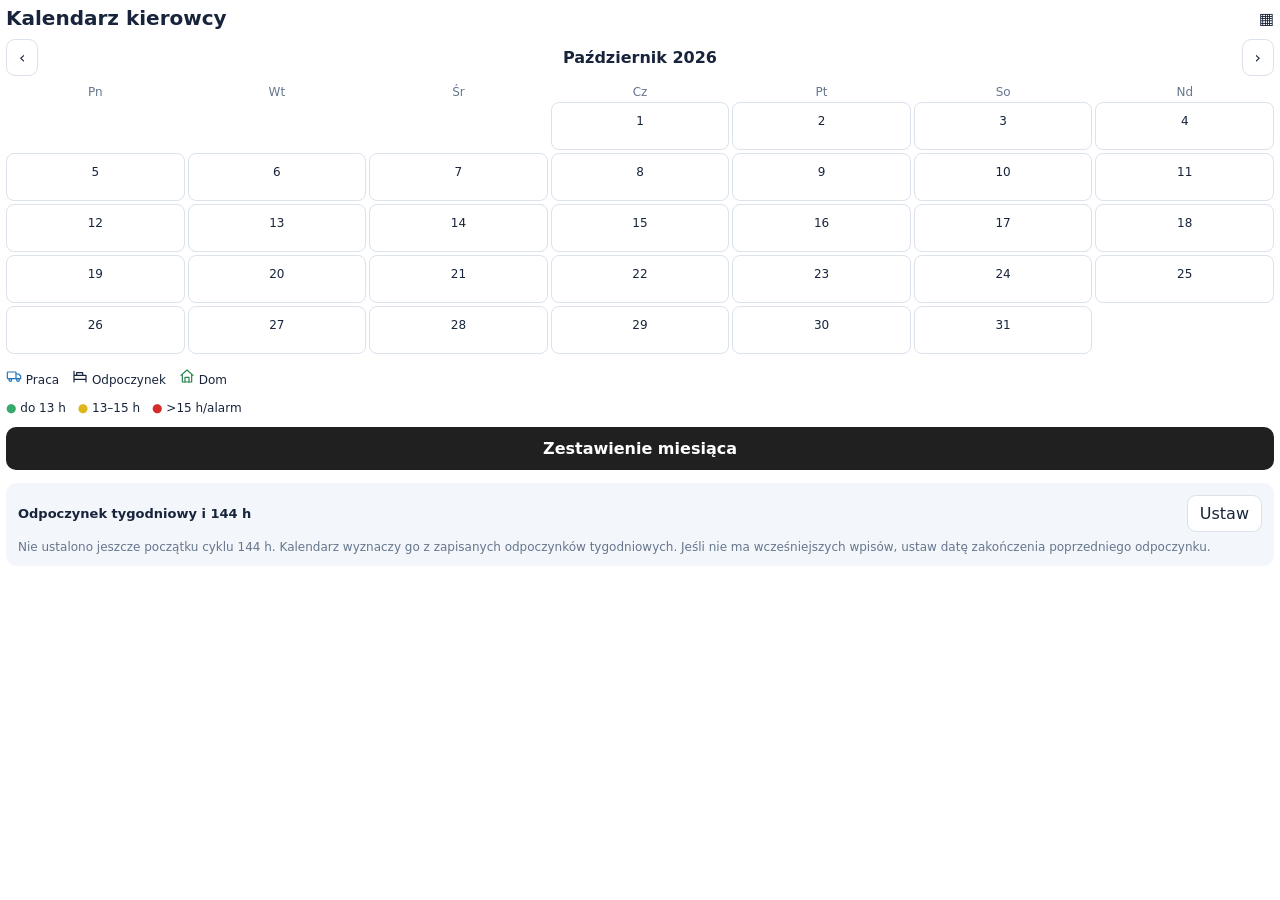
==== commit 77712bdb: "Add files via upload" ====
--- a/kalendarz-kierowcy.html
+++ b/kalendarz-kierowcy.html
@@ -1,34 +1,234 @@
 <!doctype html><html lang="pl"><head><meta charset="utf-8"><meta name="viewport" content="width=device-width,initial-scale=1"><meta name="theme-color" content="#ffffff"><title>Gigabajt CMR — Kalendarz kierowcy</title>
 <style>
-:root{font-family:system-ui,Arial,sans-serif;color:#17243b;background:white}*{box-sizing:border-box}body{margin:0;padding:6px}button,input{font:inherit}button{cursor:pointer}.nav{border:1px solid #dbe2eb;border-radius:9px;background:white;color:#17243b;padding:8px 12px}.primary{width:100%;border:0;border-radius:10px;background:#202020;color:#fff;padding:12px;font-weight:700}.secondary{width:100%;border:1px solid #dbe2eb;border-radius:10px;background:#fff;color:#17243b;padding:11px;font-weight:650}.panel{padding:12px;border-radius:11px;background:#f3f6fa}.muted{font-size:12px;color:#66768d}.top{display:flex;justify-content:space-between;align-items:center;gap:8px;margin-bottom:9px}.grid{display:grid;grid-template-columns:repeat(7,minmax(0,1fr));gap:3px}.tile{width:100%;min-width:0;height:48px;padding:11px 1px 3px;border:1px solid #dbe2eb;border-radius:8px;background:#fff;color:#17243b;display:flex;flex-direction:column;align-items:center;justify-content:center;gap:2px;position:relative}.green{background:rgba(40,165,85,.12)}.yellow{background:rgba(245,197,35,.2)}.red{background:rgba(225,65,65,.15)}.hard{background:rgba(225,45,45,.34)!important;border:2px solid #d42323!important}.left,.right{position:absolute;top:2px;color:#2475b8;font-size:9px;font-weight:850;line-height:1}.left{left:2px}.right{right:2px}.bad{color:#d32222!important}.bang{position:absolute;left:2px;bottom:1px;color:#d32222;font-weight:900}.started{position:absolute;right:1px;bottom:1px;color:#2475b8;font-size:8px;font-weight:800}.choice{display:flex;gap:9px;align-items:center;border:1px solid #dbe2eb;border-radius:9px;padding:9px;font-size:13px}.clock{width:100%;min-width:0;background:#fff;color:#17243b;border:1px solid #dbe2eb;border-radius:9px;text-align:center;padding:12px 2px;font-size:21px;outline:none}.clock:focus{border-color:#2475b8}.dt{width:100%;min-width:0;border:1px solid #dbe2eb;border-radius:9px;padding:10px 4px;background:white;color:#17243b}.sumcard{width:100%;display:block;text-align:center;border:1px solid #dbe2eb;border-radius:13px;background:#fff;color:#17243b;padding:20px 12px}.sumvalue{font-size:25px;font-weight:800;margin-top:8px}.detailrow{display:flex;align-items:center;justify-content:space-between;gap:10px;border-bottom:1px solid #dbe2eb;padding:13px 9px;font-size:13px}.warn{margin-top:8px;padding:8px;color:#c41616;border:1px solid #d4232366;border-radius:8px;font-size:12px}
-</style></head><body><main id="app"></main><script>
+:root{font-family:system-ui,Arial,sans-serif;color:#17243b;background:white}*{box-sizing:border-box}body{margin:0;padding:6px}button,input{font:inherit}button{cursor:pointer}.nav{border:1px solid #dbe2eb;border-radius:9px;background:white;color:#17243b;padding:8px 12px}.primary{width:100%;border:0;border-radius:10px;background:#202020;color:#fff;padding:12px;font-weight:700}.secondary{width:100%;border:1px solid #dbe2eb;border-radius:10px;background:#fff;color:#17243b;padding:11px;font-weight:650}.panel{padding:12px;border-radius:11px;background:#f3f6fa}.muted{font-size:12px;color:#66768d}.top{display:flex;justify-content:space-between;align-items:center;gap:8px;margin-bottom:9px}.grid{display:grid;grid-template-columns:repeat(7,minmax(0,1fr));gap:3px}.tile{width:100%;min-width:0;height:48px;padding:11px 1px 3px;border:1px solid #dbe2eb;border-radius:8px;background:#fff;color:#17243b;display:flex;flex-direction:column;align-items:center;justify-content:center;gap:2px;position:relative}.green{background:rgba(40,165,85,.12)}.yellow{background:rgba(245,197,35,.2)}.red{background:rgba(225,65,65,.15)}.hard{background:rgba(225,45,45,.34)!important;border:2px solid #d42323!important}.left,.right{position:absolute;top:2px;color:#2475b8;font-size:9px;font-weight:850;line-height:1}.left{left:2px}.right{right:2px}.bad{color:#d32222!important}.bang{position:absolute;left:2px;bottom:1px;color:#d32222;font-weight:900}.nineflag{position:absolute;right:3px;bottom:1px;color:#d32222;font-size:10px;font-weight:900;line-height:1}.started{position:absolute;right:1px;bottom:1px;color:#2475b8;font-size:8px;font-weight:800}.choice{display:flex;gap:9px;align-items:center;border:1px solid #dbe2eb;border-radius:9px;padding:9px;font-size:13px}.clock{width:100%;min-width:0;background:#fff;color:#17243b;border:1px solid #dbe2eb;border-radius:9px;text-align:center;padding:12px 2px;font-size:21px;outline:none}.clock:focus{border-color:#2475b8}.dt{width:100%;min-width:0;border:1px solid #dbe2eb;border-radius:9px;padding:10px 4px;background:white;color:#17243b}.sumcard{width:100%;display:block;text-align:center;border:1px solid #dbe2eb;border-radius:13px;background:#fff;color:#17243b;padding:20px 12px}.sumvalue{font-size:25px;font-weight:800;margin-top:8px}.detailrow{display:flex;align-items:center;justify-content:space-between;gap:10px;border-bottom:1px solid #dbe2eb;padding:13px 9px;font-size:13px}.warn{margin-top:8px;padding:8px;color:#c41616;border:1px solid #d4232366;border-radius:8px;font-size:12px}
+@media screen{#pdfReport{display:none}}
+@media print{
+ @page{size:A4;margin:12mm}
+ body{margin:0;padding:0;color:#17243b;background:white}
+ #app{display:none!important}
+ #pdfReport{display:block!important;font:11px Arial,sans-serif;line-height:1.4;color:#17243b}
+ #pdfReport h1{font-size:20px;margin:0 0 5px}
+ #pdfReport h2{font-size:15px;margin:16px 0 6px}
+ #pdfReport .pdfmeta{font-size:10px;color:#64748b;margin-bottom:12px}
+ #pdfReport table{width:100%;border-collapse:collapse;font-size:10px}
+ #pdfReport th,#pdfReport td{border:1px solid #aebccc;text-align:left;padding:5px 4px;vertical-align:top}
+ #pdfReport th{background:#e8eff7;font-weight:bold}
+ #pdfReport tr{break-inside:avoid}
+ #pdfReport .pdfstats{display:flex;gap:16px;flex-wrap:wrap;margin:9px 0}
+ #pdfReport .pdfstats span{padding:8px;border:1px solid #cbd5e1;border-radius:5px}
+ #pdfReport .pdfnote{font-size:10px;color:#64748b;margin-top:12px}
+}
+</style></head><body><main id="app"></main><section id="pdfReport" aria-hidden="true"></section><script>
 (()=>{'use strict';
-const V=document.getElementById('app'),P=n=>String(n).padStart(2,'0'),H=3600000,mo=['Styczeń','Luty','Marzec','Kwiecień','Maj','Czerwiec','Lipiec','Sierpień','Wrzesień','Październik','Listopad','Grudzień'],KEY='gigabajt-cmr-kalendarz-v23';
-let Y=2026,M=9,selected=0,draft=null,db={},anchor='2026-10-12T06:00',ws='2026-10-18T06:00',we='2026-10-19T06:00';
-try{let saved=JSON.parse(localStorage.getItem(KEY)||'null');if(saved&&saved.db){db=saved.db;anchor=saved.anchor||anchor;ws=saved.ws||ws;we=saved.we||we}}catch(e){}
+const V=document.getElementById('app'),P=n=>String(n).padStart(2,'0'),H=3600000,mo=['Styczeń','Luty','Marzec','Kwiecień','Maj','Czerwiec','Lipiec','Sierpień','Wrzesień','Październik','Listopad','Grudzień'],KEY='gigabajt-cmr-kalendarz-v23-test-v10-directpdf';
+let Y=2026,M=9,selected=0,draft=null,db={},anchor='',ws='',we='';
+try{
+ let saved=JSON.parse(localStorage.getItem(KEY)||'null');
+ if(!saved){
+  // Przenies dane kalendarza, ale NIE przenos starych dat demonstracyjnych ustawien 144 h.
+  let prior=JSON.parse(localStorage.getItem('gigabajt-cmr-kalendarz-v23-test-nightshift-v8-ninecorner')||'null')||JSON.parse(localStorage.getItem('gigabajt-cmr-kalendarz-v23-test-nightshift-v7')||'null')||JSON.parse(localStorage.getItem('gigabajt-cmr-kalendarz-v23-test-shortrest-v5')||'null')||JSON.parse(localStorage.getItem('gigabajt-cmr-kalendarz-v23')||'null');
+  if(prior&&prior.db){db=prior.db;anchor=prior.anchor||'';ws=prior.ws||'';we=prior.we||'';}
+ }else if(saved.db){db=saved.db;anchor=saved.anchor||'';ws=saved.ws||'';we=saved.we||''}
+}catch(e){}
 function persist(){try{localStorage.setItem(KEY,JSON.stringify({db,anchor,ws,we}))}catch(e){}}
-const key=d=>`${Y}-${P(M+1)}-${P(d)}`,dDate=k=>{let a=k.split('-').map(Number);return new Date(a[0],a[1]-1,a[2])},work=r=>r&&(r.type==='work'||r.type==='return'),valid=s=>/^\d{4}$/.test(s||'')&&+s.slice(0,2)<24&&+s.slice(2)<60,dur=s=>/^\d{4}$/.test(s||'')&&+s.slice(2)<60?+s.slice(0,2)*60+ +s.slice(2):null,dt=s=>{let x=s?new Date(s):null;return x&&Number.isFinite(+x)?+x:null},fmt=s=>valid(s)?s.slice(0,2)+':'+s.slice(2):'',human=n=>`${Math.floor(n/60)} godz. ${P(n%60)} min`;
+const key=d=>`${Y}-${P(M+1)}-${P(d)}`,dDate=k=>{let a=k.split('-').map(Number);return new Date(a[0],a[1]-1,a[2])},work=r=>r&&(r.type==='work'||r.type==='return'||r.type==='depart'),valid=s=>/^\d{4}$/.test(s||'')&&+s.slice(0,2)<24&&+s.slice(2)<60,dur=s=>/^\d{4}$/.test(s||'')&&+s.slice(2)<60?+s.slice(0,2)*60+ +s.slice(2):null,dt=s=>{let x=s?new Date(s):null;return x&&Number.isFinite(+x)?+x:null},fmt=s=>valid(s)?s.slice(0,2)+':'+s.slice(2):'',human=n=>`${Math.floor(n/60)} godz. ${P(n%60)} min`;
 const paths={truck:'<rect x="2" y="6" width="13" height="10" rx="1"/><path d="M15 9h4l3 3v4h-7"/><circle cx="6.5" cy="18" r="2"/><circle cx="18" cy="18" r="2"/>',home:'<path d="m3 11 9-8 9 8"/><path d="M5 10v11h14V10"/><path d="M9 21v-7h6v7"/>',bed:'<path d="M3 5v16M21 11v10M3 17h18v4M3 11h18v6M7 11V7h9v4"/>'};
-function icon(t,n=16){if(t==='return')return `<span style="display:inline-flex">${icon('truck',12)}${icon('home',12)}</span>`;return `<svg width="${n}" height="${n}" viewBox="0 0 24 24" fill="none" stroke="${t==='truck'?'#2277bc':t==='home'?'#27824d':'#17243b'}" stroke-width="1.8" stroke-linecap="round" stroke-linejoin="round">${paths[t]}</svg>`}const sym=t=>t==='work'?'truck':t==='return'?'return':t==='home'?'home':'bed';
-function interval(k,r){if(!work(r)||!valid(r.start))return null;let a=dDate(k);a.setHours(+r.start.slice(0,2),+r.start.slice(2));let b=null;if(valid(r.end)){b=dDate(k);b.setHours(+r.end.slice(0,2),+r.end.slice(2));if(b<=a)b.setDate(b.getDate()+1)}return {a:+a,b:b===null?null:+b}}
+function icon(t,n=16){if(t==='return')return `<span style="display:inline-flex">${icon('truck',12)}${icon('home',12)}</span>`;if(t==='depart')return `<span style="display:inline-flex">${icon('home',12)}${icon('truck',12)}</span>`;return `<svg width="${n}" height="${n}" viewBox="0 0 24 24" fill="none" stroke="${t==='truck'?'#2277bc':t==='home'?'#27824d':'#17243b'}" stroke-width="1.8" stroke-linecap="round" stroke-linejoin="round">${paths[t]}</svg>`}const sym=t=>t==='work'?'truck':t==='return'?'return':t==='depart'?'depart':t==='home'?'home':'bed';
+function interval(k,r){if(!work(r)||!valid(r.start))return null;let a=dDate(k);if(r.startOffset===-1)a.setDate(a.getDate()-1);a.setHours(+r.start.slice(0,2),+r.start.slice(2));let b=null;if(valid(r.end)){b=new Date(a);b.setHours(+r.end.slice(0,2),+r.end.slice(2));if(b<=a)b.setDate(b.getDate()+1)}return {a:+a,b:b===null?null:+b}}
 function shifts(){return Object.entries(db).map(([k,r])=>({k,r,p:interval(k,r)})).filter(e=>e.p).map(e=>({...e.p,k:e.k,r:e.r})).sort((a,b)=>a.a-b.a)}
 function week(){let a=dt(ws),b=dt(we);return a!==null&&b!==null&&b-a>=24*H?{a,b}:null}
 function gap(k,r){let p=interval(k,r);if(!p||p.b===null)return null;let n=shifts().find(x=>x.k!==k&&x.a>=p.b);return n?Math.round((n.a-p.b)/60000):null}
-function left(k,r){let p=interval(k,r),w=week();return p&&w&&p.a===w.b?Math.round((w.b-w.a)/60000):null}
-function right(k,r){let p=interval(k,r),d=dDate(k),mid=+new Date(d.getFullYear(),d.getMonth(),d.getDate()+1);if(p){if(p.b===null)return null;if(r.type==='return')return p.b<mid?Math.round((mid-p.b)/60000):null;let g=gap(k,r);return g===null?null:g<=1440?g:p.b<mid?Math.round((mid-p.b)/60000):null}if(!r||!['rest','home'].includes(r.type))return null;let prev=shifts().filter(x=>x.b!==null&&x.b<=+d).at(-1);if(!prev)return null;let next=shifts().find(x=>x.k!==prev.k&&x.a>=prev.b);if(next&&next.a<mid)return null;return Math.round((mid-prev.b)/60000)}
-function alerts(k,r){let p=interval(k,r),out={hard:[],short:false};if(!p||p.b===null)return out;let w=week(),base=dt(anchor),ref=w&&p.a>=w.b?w.b:base,g=gap(k,r);if(w&&p.a<w.b&&p.b>w.a)out.hard.push('Praca nakłada się na odpoczynek tygodniowy.');if(ref!==null&&p.b>ref+144*H&&!(w&&w.a>=ref&&w.a<=ref+144*H&&p.a<=w.a))out.hard.push('Przekroczona granica 144 godzin.');let used=0,es=shifts().filter(x=>x.b!==null);for(let i=0;i<es.length-1;i++){let a=es[i],b=es[i+1],n=(b.a-a.b)/H;if(ref!==null&&a.a>=ref&&a.a<p.a&&n>=9&&n<11&&a.r.three!==true)used++}if(g!==null&&g>=540&&g<660&&r.three!==true&&used>=3)out.hard.push('Czwarty potencjalny skrócony odpoczynek (9–10 h).');out.short=g!==null&&g>=0&&g<540&&r.type!=='return';return out}
-function color(k,r){let p=interval(k,r),a=alerts(k,r);if(a.hard.length)return 'hard';if(!p||p.b===null)return '';let n=(p.b-p.a)/60000;return n>900?'red':n>780?'yellow':'green'}
-function calendar(){let off=(new Date(Y,M,1).getDay()+6)%7,n=new Date(Y,M+1,0).getDate(),cells='';for(let i=0;i<Math.ceil((off+n)/7)*7;i++){let d=i-off+1;if(d<1||d>n){cells+='<span></span>';continue}let k=key(d),r=db[k],a=alerts(k,r),l=left(k,r),rr=right(k,r),p=interval(k,r);cells+=`<button class="tile ${color(k,r)}" data-day="${d}">${l!==null?`<span class="left">${Math.floor(l/60)}h</span>`:''}${r?.three===true&&work(r)?'<span class="right bad">+3</span>':rr!==null&&rr>=60?`<span class="right ${a.short?'bad':''}">${Math.floor(rr/60)}h</span>`:''}${a.hard.length||a.short?'<span class="bang">!</span>':''}<span style="font-size:12px">${d}</span><span style="height:17px">${r?icon(sym(r.type)):''}</span>${p&&p.b===null?'<span class="started">START</span>':''}</button>`}let w=week();V.innerHTML=`<div class="top"><strong style="font-size:20px">Kalendarz kierowcy</strong><span>▦</span></div><div class="top"><button class="nav" id="prev">‹</button><strong>${mo[M]} ${Y}</strong><button class="nav" id="next">›</button></div><div class="grid">${['Pn','Wt','Śr','Cz','Pt','So','Nd'].map(x=>`<span class="muted" style="text-align:center">${x}</span>`).join('')}${cells}</div><div style="display:flex;gap:13px;flex-wrap:wrap;margin:14px 0;font-size:12px"><span>${icon('truck')} Praca</span><span>${icon('bed')} Odpoczynek</span><span>${icon('home')} Dom</span></div><div style="display:flex;gap:12px;flex-wrap:wrap;margin-bottom:12px;font-size:12px"><span><b style="color:#36aa6b">●</b> do 13 h</span><span><b style="color:#dfb51c">●</b> 13–15 h</span><span><b style="color:#d42b2b">●</b> >15 h/alarm</span></div><button class="primary" id="summary">Zestawienie miesiąca</button><div class="panel" style="margin-top:13px"><div class="top" style="margin:0"><strong style="font-size:13px">Odpoczynek tygodniowy i 144 h</strong><button class="nav" id="settings">Ustaw</button></div><p class="muted" style="margin:8px 0 0">${w?'Tygodniowy: '+human(Math.round((w.b-w.a)/60000))+'. Nowy cykl od '+new Date(w.b).toLocaleString('pl-PL'):'Brak wpisanej pauzy tygodniowej'}</p></div>`;V.querySelector('#summary').onclick=summary;V.querySelector('#settings').onclick=settings;V.querySelectorAll('[data-day]').forEach(b=>b.onclick=()=>{selected=+b.dataset.day;draft={type:'work',start:'',end:'',drive:'',other:'',three:null,...(db[key(selected)]||{})};details()});for(let [id,z] of [['prev',-1],['next',1]])V.querySelector('#'+id).onclick=()=>{let d=new Date(Y,M+z,1);Y=d.getFullYear();M=d.getMonth();calendar()}}
+function restLink(k,r){let p=interval(k,r);if(!p)return null;let prev=shifts().filter(x=>x.b!==null&&x.b<=p.a&&x.k!==k).at(-1);if(!prev)return null;let between=shifts().some(x=>x.k!==k&&x.k!==prev.k&&x.a>=prev.b&&x.a<p.a);if(between)return null;let minutes=Math.round((p.a-prev.b)/60000);if(minutes<0)return null;let home=prev.r.type==='return';return {minutes,home}}
+// Cumulative rest at home: display on return day, each saved home/rest day,
+// and on the next shift's starting day. Never count work as rest.
+function left(k,r){
+ if(!r)return null;
+ let d=dDate(k),start=+d,end=+new Date(d.getFullYear(),d.getMonth(),d.getDate()+1);
+ let all=shifts(),current=all.find(x=>x.k===k);
+ let cutoff=(current&&current.r.type!=='return')?current.a:end;
+ let lastReturn=all.filter(x=>x.r.type==='return'&&x.b!==null&&x.b<=cutoff).at(-1);
+ if(!lastReturn)return null;
+ // All intervening shifts end the home-rest interval.
+ if(all.some(x=>x.k!==lastReturn.k&&x.a>=lastReturn.b&&x.a<cutoff))return null;
+ if(current&&current.r.type==='return'&&current.k===lastReturn.k){
+   if(lastReturn.b>=end)return null;
+   return Math.round((end-lastReturn.b)/60000);
+ }
+ if(!current&&!['home','rest'].includes(r.type))return null;
+ if(cutoff<=lastReturn.b)return null;
+ return Math.round((cutoff-lastReturn.b)/60000);
+}
+// Przerwa w trasie: liczymy tylko odcinki o potwierdzonym przebiegu.
+// Niezapisane dni są NIEZNANE, nie wolno ich automatycznie przypisać do trasy.
+function roadVerified(from,to){
+ if(to<=from)return false;
+ let d=new Date(from);d.setHours(0,0,0,0);d.setDate(d.getDate()+1);
+ while(+d<to){
+  let k=d.getFullYear()+'-'+String(d.getMonth()+1).padStart(2,'0')+'-'+String(d.getDate()).padStart(2,'0');
+  // Każdy PEŁNY dzień pomiędzy dniówkami musi być oznaczony jako odpoczynek w trasie.
+  if(+d+24*H<=to && db[k]?.type!=='rest')return false;
+  d.setDate(d.getDate()+1);
+ }
+ return true;
+}
+function right(k,r){
+ let all=shifts().filter(x=>x.b!==null),p=interval(k,r),start=+dDate(k),
+     dayEnd=+new Date(dDate(k).getFullYear(),dDate(k).getMonth(),dDate(k).getDate()+1);
+ if(p){
+  if(p.b===null||r.type==='return')return null;
+  let next=all.find(x=>x.k!==k&&x.a>=p.b);
+  if(next&&roadVerified(p.b,next.a))return Math.round((next.a-p.b)/60000);
+  // Brak rozpoczęcia kolejnej zmiany: odpoczynek PO bieżącej dniówce jest nieznany.
+  // Nie kopiuj tu odpoczynku SPRZED dniówki.
+  return null;
+ }
+ if(!r||r.type!=='rest')return null;
+ let prev=all.filter(x=>x.r.type!=='return'&&x.b<=start).at(-1);
+ if(!prev)return null;
+ if(!roadVerified(prev.b,dayEnd))return null;
+ return Math.round((dayEnd-prev.b)/60000);
+}
+// 144 h: każda pełna pauza tygodniowa (min. 24 h) zamyka poprzedni cykl.
+// Nowy cykl liczymy od KOŃCA tej pauzy, a nie od pierwszej kolejnej jazdy.
+function weeklyPeriods(){
+ let list=[],a=dt(ws),b=dt(we);
+ if(a!==null&&b!==null&&b-a>=24*H&&!shifts().some(x=>x.b!==null&&x.a<b&&x.b>a))list.push({a,b,explicit:true});
+ let ss=shifts().filter(x=>x.b!==null);
+ for(let i=0;i<ss.length-1;i++){
+  let from=ss[i].b,to=ss[i+1].a;
+  if(to-from>=24*H && !ss.some((z,j)=>j!==i&&j!==i+1&&z.a<to&&z.b>from))list.push({a:from,b:to,explicit:false});
+ }
+ list.sort((x,y)=>x.b-y.b);
+ return list;
+}
+function cycleInfo(at){
+ let rests=weeklyPeriods(),initial=dt(anchor),ref=initial;
+ for(let w of rests){if(w.b<=at&&(ref===null||w.b>ref))ref=w.b}
+ return {ref,deadline:ref===null?null:ref+144*H,rests};
+}
+// W 24 godzinach od rozpoczęcia zmiany należy zmieścić odpoczynek dobowy.
+// >13 h bez prawidłowego 3+9 nie zostawia miejsca na pełne 11 h.
+// Ostrzeżenie dla trwającego / brakującego odpoczynku ma charakter warunkowy.
+function nineCandidate(x){
+ if(!x||x.b===null)return false;
+ let dur=(x.b-x.a)/H, gapAfter=gap(x.k,x.r);
+ if(dur>13 && dur<=15 && x.r.three!==true)return true;
+ if(gapAfter!==null && gapAfter>=540 && gapAfter<660 && x.r.three!==true)return true;
+ return false;
+}
+function alerts(k,r){
+ let p=interval(k,r),out={hard:[],short:false,nineUsed:0,nineLimit:false,nineCurrent:false,nineRemaining:null,unknownCycle:false};
+ if(!p||p.b===null)return out;
+ let {ref,deadline,rests}=cycleInfo(p.a),g=gap(k,r),duration=(p.b-p.a)/H;
+ if(rests.some(w=>p.a<w.b&&p.b>w.a))out.hard.push('Praca nakłada się na odpoczynek tygodniowy.');
+ let breach=false;
+ if(deadline!==null){
+  let current=ref;
+  for(let w of rests.filter(w=>w.a>=ref&&w.a<p.b).sort((a,b)=>a.a-b.a)){
+   if(w.a>current+144*H)breach=true;
+   current=w.b;
+  }
+  if(p.b>current+144*H)breach=true;
+ }
+ if(breach)out.hard.push('Przekroczona granica 144 godzin.');
+ let ss=shifts().filter(x=>x.b!==null);
+ let prior=ss.filter(x=>x.a<p.a&&(ref===null || x.a>=ref));
+ out.nineUsed=prior.filter(nineCandidate).length;
+ out.unknownCycle=(ref===null);
+ out.nineCurrent=nineCandidate({k,r,a:p.a,b:p.b});
+ out.nineRemaining=Math.max(0,3-out.nineUsed-(out.nineCurrent?1:0));
+ out.nineLimit=out.nineUsed>=3;
+ if(out.nineCurrent&&out.nineLimit)out.hard.push('Czwarta skrócona pauza dobowa — trzy dziewiątki już wykorzystane.');
+ if(duration>15&&r.three!==true)out.hard.push('Dniówka ponad 15 godzin: nie da się zmieścić 9 godzin odpoczynku w okresie 24 h.');
+ if(g!==null&&g<540&&r.type!=='return'&&r.type!=='depart')out.hard.push('Odpoczynek pomiędzy zmianami krótszy niż 9 godzin.');
+ out.short=g!==null&&g>=0&&g<540&&r.type!=='return'&&r.type!=='depart';
+ return out;
+}
+function color(k,r){
+ let p=interval(k,r),a=alerts(k,r);
+ if(a.hard.length)return 'hard';
+ if(!p||p.b===null)return '';
+ if(a.nineCurrent)return 'yellow';
+ let n=(p.b-p.a)/60000;
+ return n>900?'red':n>780?'yellow':'green';
+}
+function calendar(){let off=(new Date(Y,M,1).getDay()+6)%7,n=new Date(Y,M+1,0).getDate(),cells='';for(let i=0;i<Math.ceil((off+n)/7)*7;i++){let d=i-off+1;if(d<1||d>n){cells+='<span></span>';continue}let k=key(d),r=db[k],a=alerts(k,r),l=left(k,r),rr=right(k,r),p=interval(k,r);cells+=`<button class="tile ${color(k,r)}" data-day="${d}">${l!==null?`<span class="left">${Math.floor(l/60)}h</span>`:''}${rr!==null&&rr>=60?`<span class="right ${a.short?'bad':''}">${Math.floor(rr/60)}h</span>`:''}${a.hard.length||a.short?'<span class="bang">!</span>':''}<span style="font-size:12px">${d}</span><span style="height:17px">${r?icon(sym(r.type)):''}</span>${a.nineCurrent?'<span class="nineflag">9</span>':''}${p&&p.b===null?'<span class="started">START</span>':''}</button>`}let w=week(),last=shifts().at(-1),cycle=cycleInfo(last?(last.b||last.a):Date.now());V.innerHTML=`<div class="top"><strong style="font-size:20px">Kalendarz kierowcy</strong><span>▦</span></div><div class="top"><button class="nav" id="prev">‹</button><strong>${mo[M]} ${Y}</strong><button class="nav" id="next">›</button></div><div class="grid">${['Pn','Wt','Śr','Cz','Pt','So','Nd'].map(x=>`<span class="muted" style="text-align:center">${x}</span>`).join('')}${cells}</div><div style="display:flex;gap:13px;flex-wrap:wrap;margin:14px 0;font-size:12px"><span>${icon('truck')} Praca</span><span>${icon('bed')} Odpoczynek</span><span>${icon('home')} Dom</span></div><div style="display:flex;gap:12px;flex-wrap:wrap;margin-bottom:12px;font-size:12px"><span><b style="color:#36aa6b">●</b> do 13 h</span><span><b style="color:#dfb51c">●</b> 13–15 h</span><span><b style="color:#d42b2b">●</b> >15 h/alarm</span></div><button class="primary" id="summary">Zestawienie miesiąca</button><div class="panel" style="margin-top:13px"><div class="top" style="margin:0"><strong style="font-size:13px">Odpoczynek tygodniowy i 144 h</strong><button class="nav" id="settings">Ustaw</button></div><p class="muted" style="margin:8px 0 0">${cycle.ref!==null?'Cykl 144 h od '+new Date(cycle.ref).toLocaleString('pl-PL')+'. Kolejny odpoczynek tygodniowy zacznij do '+new Date(cycle.deadline).toLocaleString('pl-PL'):'Nie ustalono jeszcze początku cyklu 144 h. Kalendarz wyznaczy go z zapisanych odpoczynków tygodniowych. Jeśli nie ma wcześniejszych wpisów, ustaw datę zakończenia poprzedniego odpoczynku.'}</p></div>`;V.querySelector('#summary').onclick=summary;V.querySelector('#settings').onclick=settings;V.querySelectorAll('[data-day]').forEach(b=>b.onclick=()=>{selected=+b.dataset.day;draft={type:'work',start:'',end:'',drive:'',other:'',three:null,...(db[key(selected)]||{})};details()});for(let [id,z] of [['prev',-1],['next',1]])V.querySelector('#'+id).onclick=()=>{let d=new Date(Y,M+z,1);Y=d.getFullYear();M=d.getMonth();calendar()}}
 const categories=[['days','Ukończone dniówki'],['total','Łączny czas dniówek'],['drive','Czas prowadzenia pojazdu'],['other','Czas innej pracy']];
 function monthly(){let a=[];for(let d=1;d<=new Date(Y,M+1,0).getDate();d++){let k=key(d),r=db[k];if(!r)continue;let p=interval(k,r);a.push({d,r,span:p&&p.b!==null?Math.round((p.b-p.a)/60000):null,drive:dur(r.drive),other:dur(r.other)})}return a}
 function sums(){let rows=monthly();return {days:rows.filter(x=>x.span!==null).length,total:rows.reduce((s,x)=>s+(x.span||0),0),drive:rows.reduce((s,x)=>s+(x.drive||0),0),other:rows.reduce((s,x)=>s+(x.other||0),0)}}
-function summary(){let a=sums(),values=[String(a.days),human(a.total),human(a.drive),human(a.other)];V.innerHTML=`<button class="nav" id="back">← Kalendarz</button><h3 style="margin:17px 0">Zestawienie — ${mo[M]} ${Y}</h3><div style="display:grid;gap:10px">${categories.map(([id,name],i)=>`<button class="sumcard" data-cat="${id}"><div class="muted" style="font-size:14px">${name}</div><div class="sumvalue">${values[i]}</div><div class="muted" style="margin-top:8px">Dotknij, aby zobaczyć daty ›</div></button>`).join('')}</div><button class="primary" id="return" style="margin-top:15px">Wróć do kalendarza</button>`;V.querySelector('#back').onclick=calendar;V.querySelector('#return').onclick=calendar;V.querySelectorAll('[data-cat]').forEach(b=>b.onclick=()=>detailCat(b.dataset.cat))}
+function pdfEscape(v){return String(v===null||v===undefined?'—':v).replace(/[&<>"']/g,c=>({'&':'&amp;','<':'&lt;','>':'&gt;','"':'&quot;',"'":'&#39;'}[c]))}
+function pdfTime(n){return n===null?'—':human(n)}
+// PDF tworzony lokalnie z obrazów stron A4; polskie znaki rysuje systemowa czcionka Canvas.
+// Nie potrzebuje internetu, window.print() ani zewnętrznej biblioteki.
+function makeDirectPDF(pages){
+ let objects=[],enc=new TextEncoder();
+ const obj=(txt)=>{objects.push(txt);return objects.length};
+ const catalog=obj(''),pagesId=obj('');let pageIds=[];
+ const bytesFromBase64=(b64)=>{let raw=atob(b64),b=new Uint8Array(raw.length);for(let i=0;i<raw.length;i++)b[i]=raw.charCodeAt(i);return b};
+ for(let j=0;j<pages.length;j++){
+  const img=bytesFromBase64(pages[j].split(',')[1]);
+  const imageId=obj({img});
+  const stream='q 595 0 0 842 0 0 cm /Im0 Do Q';
+  const contentId=obj({text:enc.encode(stream)});
+  const pageId=obj(`<< /Type /Page /Parent ${pagesId} 0 R /MediaBox [0 0 595 842] /Resources << /XObject << /Im0 ${imageId} 0 R >> >> /Contents ${contentId} 0 R >>`);
+  pageIds.push(pageId);
+ }
+ objects[catalog-1]=`<< /Type /Catalog /Pages ${pagesId} 0 R >>`;
+ objects[pagesId-1]=`<< /Type /Pages /Kids [${pageIds.map(id=>id+' 0 R').join(' ')}] /Count ${pageIds.length} >>`;
+ let chunks=[],offset=0,positions=[0];
+ const append=b=>{chunks.push(b);offset+=b.length};
+ append(enc.encode('%PDF-1.4\n'));
+ for(let i=0;i<objects.length;i++){
+  positions.push(offset);append(enc.encode(`${i+1} 0 obj\n`));let o=objects[i];
+  if(typeof o==='string')append(enc.encode(o+'\n'));
+  else if(o.img){append(enc.encode(`<< /Type /XObject /Subtype /Image /Width 1240 /Height 1754 /ColorSpace /DeviceRGB /BitsPerComponent 8 /Filter /DCTDecode /Length ${o.img.length} >>\nstream\n`));append(o.img);append(enc.encode('\nendstream\n'))}
+  else{append(enc.encode(`<< /Length ${o.text.length} >>\nstream\n`));append(o.text);append(enc.encode('\nendstream\n'))}
+  append(enc.encode('endobj\n'));
+ }
+ const xref=offset;
+ append(enc.encode(`xref\n0 ${objects.length+1}\n0000000000 65535 f \n`));
+ for(let i=1;i<positions.length;i++)append(enc.encode(String(positions[i]).padStart(10,'0')+' 00000 n \n'));
+ append(enc.encode(`trailer\n<< /Size ${objects.length+1} /Root ${catalog} 0 R >>\nstartxref\n${xref}\n%%EOF`));
+ return new Blob(chunks,{type:'application/pdf'});
+}
+function exportMonthPDF(){
+ const W=1240,Hh=1754,margin=62,line=36;let images=[],canvas,ctx,y=0;
+ const newPage=()=>{if(canvas)images.push(canvas.toDataURL('image/jpeg',0.86));canvas=document.createElement('canvas');canvas.width=W;canvas.height=Hh;ctx=canvas.getContext('2d');ctx.fillStyle='#ffffff';ctx.fillRect(0,0,W,Hh);ctx.fillStyle='#17243b';ctx.textBaseline='top';y=margin};
+ const text=(t,x,ypos,font='24px Arial',col='#17243b')=>{ctx.font=font;ctx.fillStyle=col;ctx.fillText(String(t),x,ypos)};
+ const safeLine=()=>{if(y>Hh-135)newPage()};
+ const rule=()=>{ctx.strokeStyle='#ccd6e2';ctx.beginPath();ctx.moveTo(margin,y+28);ctx.lineTo(W-margin,y+28);ctx.stroke();y+=43};
+ newPage();
+ text('Gigabajt CMR — Zestawienie miesiąca',margin,y,'bold 38px Arial');y+=56;
+ text(`${mo[M]} ${Y}    •    ${new Date().toLocaleDateString('pl-PL')}`,margin,y,'24px Arial','#64748b');y+=60;
+ const t=sums(),completed=monthly().filter(x=>x.span!==null).length;
+ const stats=[['Liczba dni z zakończoną dniówką',completed],['Łączny czas zmian',human(t.total)],['Czas jazdy (wpisany)',human(t.drive)],['Czas innej pracy (wpisana)',human(t.other)]];
+ for(let [label,val] of stats){text(label,margin,y,'24px Arial');text(val,W-400,y,'bold 24px Arial');y+=41}y+=35;
+ text('Zapisane dni',margin,y,'bold 31px Arial');y+=47;rule();
+ const whole=Object.entries(db).filter(([k])=>k.startsWith(`${Y}-${P(M+1)}-`)).sort((a,b)=>a[0].localeCompare(b[0]));
+ for(let [k,r] of whole){safeLine();let p=interval(k,r),a=alerts(k,r),inside=right(k,r),home=left(k,r);
+  const typ={'work':'Praca','return':'Powrót do domu','depart':'Wyjazd z domu','home':'W domu','rest':'Odpoczynek poza domem'}[r.type]||r.type;
+  text(`${k} — ${typ}`,margin,y,'bold 23px Arial');
+  if(a.nineCurrent)text('9',W-100,y,'bold 27px Arial','#ce2222');y+=33;
+  const begin=p?new Date(p.a).toLocaleString('pl-PL',{day:'2-digit',month:'2-digit',hour:'2-digit',minute:'2-digit'}):'—';
+  const finish=p&&p.b!==null?new Date(p.b).toLocaleString('pl-PL',{day:'2-digit',month:'2-digit',hour:'2-digit'}):'—';
+  const duty=p&&p.b!==null?human(Math.round((p.b-p.a)/60000)):'—';
+  text(`Zmiana: ${begin} → ${finish}     Czas: ${duty}`,margin+8,y,'21px Arial');y+=30;
+  text(`Dom: ${home===null?'—':human(home)}   Trasa: ${inside===null?'—':human(inside)}   Jazda: ${r.drive&&dur(r.drive)!==null?human(dur(r.drive)):'—'}   Inna praca: ${r.other&&dur(r.other)!==null?human(dur(r.other)):'—'}`,margin+8,y,'19px Arial','#46556a');y+=35;rule();
+ }
+ safeLine();text('Raport opiera się na zapisanych danych. Nie zastępuje tachografu.',margin,y,'18px Arial','#64748b');
+ images.push(canvas.toDataURL('image/jpeg',0.86));
+ const blob=makeDirectPDF(images),url=URL.createObjectURL(blob),link=document.createElement('a');
+ link.href=url;link.download=`Gigabajt_CMR_Kalendarz_${Y}_${P(M+1)}.pdf`;
+ document.body.appendChild(link);link.click();link.remove();
+ setTimeout(()=>URL.revokeObjectURL(url),60000);
+}
+function summary(){let a=sums(),values=[String(a.days),human(a.total),human(a.drive),human(a.other)];V.innerHTML=`<button class="nav" id="back">← Kalendarz</button><h3 style="margin:17px 0">Zestawienie — ${mo[M]} ${Y}</h3><div style="display:grid;gap:10px">${categories.map(([id,name],i)=>`<button class="sumcard" data-cat="${id}"><div class="muted" style="font-size:14px">${name}</div><div class="sumvalue">${values[i]}</div><div class="muted" style="margin-top:8px">Dotknij, aby zobaczyć daty ›</div></button>`).join('')}</div><button class="primary" id="pdfDownload" style="margin-top:15px;background:#226cb7">Pobierz raport PDF</button><button class="primary" id="return" style="margin-top:9px">Wróć do kalendarza</button>`;V.querySelector('#back').onclick=calendar;V.querySelector('#return').onclick=calendar;V.querySelector('#pdfDownload').onclick=exportMonthPDF;V.querySelectorAll('[data-cat]').forEach(b=>b.onclick=()=>detailCat(b.dataset.cat))}
 function detailCat(id){let name=categories.find(x=>x[0]===id)?.[1];if(!name)return summary();let list=monthly().filter(x=>id==='days'||id==='total'?x.span!==null:x[id]!==null),a=sums(),value=id==='days'?String(a.days):human(a[id]);V.innerHTML=`<button class="nav" id="back">← Zestawienie miesiąca</button><h3>${name}</h3><div class="panel" style="text-align:center;margin-bottom:12px"><div class="muted">${mo[M]} ${Y}</div><div class="sumvalue">${value}</div></div><div class="panel" style="padding:3px 10px">${list.length?list.map(x=>`<div class="detailrow"><div><strong>${x.d} ${mo[M].toLowerCase()}</strong>${id==='days'||id==='total'?`<div class="muted">${fmt(x.r.start)}–${fmt(x.r.end)}</div>`:''}</div><b>${id==='days'?'1 dniówka':human(x[id==='total'?'span':id])}</b></div>`).join(''):'<p class="muted">Nie ma jeszcze wpisów.</p>'}</div><button class="primary" id="return" style="margin-top:14px">Wróć do czterech kafelków</button>`;V.querySelector('#back').onclick=summary;V.querySelector('#return').onclick=summary}
 function mask(inp,initial,callback,duration=false){let chars=String(initial||'').replace(/\D/g,'').slice(0,4).padEnd(4,'_').split(''),pos=0;function caret(){let p=pos>=2?pos+1:pos;try{inp.setSelectionRange(p,p)}catch(e){}}function paint(){inp.value=chars.slice(0,2).join('')+':'+chars.slice(2).join('');callback(chars.includes('_')?'':chars.join(''))}function add(s){for(let c of String(s).replace(/\D/g,'')){if(pos>=4)break;if(!duration&&pos===0&&+c>2)continue;if(!duration&&pos===1&&chars[0]==='2'&&+c>3)continue;if(pos===2&&+c>5)continue;chars[pos++]=c}paint();caret()}inp.addEventListener('focus',()=>{pos=0;requestAnimationFrame(caret)});inp.addEventListener('click',()=>{let p=inp.selectionStart||0;pos=Math.max(0,Math.min(4,p>2?p-1:p));requestAnimationFrame(caret)});inp.addEventListener('beforeinput',e=>{if(e.inputType==='insertText'&&e.data!=null){e.preventDefault();add(e.data)}else if(['deleteContentBackward','deleteContentForward'].includes(e.inputType)){e.preventDefault();if(e.inputType==='deleteContentBackward')pos=Math.max(0,pos-1);if(pos<4)chars[pos]='_';paint();caret()}else if(e.inputType==='insertFromPaste'){e.preventDefault();add(e.dataTransfer?.getData('text')||'')}});inp.addEventListener('paste',e=>{e.preventDefault();chars=['_','_','_','_'];pos=0;add(e.clipboardData?.getData('text')||'')});inp.addEventListener('input',()=>{let s=inp.value.replace(/\D/g,'').slice(0,4);chars=s.padEnd(4,'_').split('');pos=s.length;paint();caret()});paint()}
-function details(){let k=key(selected),r=draft,active=work(r),exists=!!db[k];V.innerHTML=`<button class="nav" id="back">← Kalendarz</button><h3>${selected} ${mo[M].toLowerCase()} ${Y}</h3><div style="display:grid;gap:7px">${[['work','Dzień pracy'],['return','Powrót do domu'],['home','Pobyt w domu'],['rest','Odpoczynek tygodniowy poza domem']].map(([t,n])=>`<label class="choice"><input type="radio" name="type" value="${t}" ${r.type===t?'checked':''}>${icon(sym(t))}<span>${n}</span></label>`).join('')}</div>${active?`<div class="panel" style="margin-top:12px"><strong>Godziny dniówki</strong><div style="display:grid;grid-template-columns:1fr 1fr;gap:10px;margin-top:10px"><div><label class="muted">Rozpoczęcie</label><input class="clock" id="start" inputmode="numeric"></div><div><label class="muted">Zakończenie</label><input class="clock" id="end" inputmode="numeric"></div></div><div id="calc" style="font-size:13px;margin-top:9px"></div></div><div class="panel" style="margin-top:12px"><strong>Godziny kierowcy</strong><p class="muted">Te pola możesz pozostawić puste.</p><div style="display:grid;grid-template-columns:1fr 1fr;gap:10px"><div><label class="muted">Czas prowadzenia pojazdu</label><input class="clock" id="drive" inputmode="numeric"></div><div><label class="muted">Czas innej pracy</label><input class="clock" id="other" inputmode="numeric"></div></div></div><p style="font-size:13px">Czy miałeś co najmniej 3 godziny nieprzerwanego odpoczynku?</p><div style="display:flex;gap:16px;font-size:13px"><label><input type="radio" name="three" value="yes" ${r.three===true?'checked':''}> Tak</label><label><input type="radio" name="three" value="no" ${r.three===false?'checked':''}> Nie</label></div><button class="secondary" id="saveStart" style="margin-top:13px">Zapisz rozpoczęcie</button><button class="primary" id="saveEnd" style="margin-top:9px">Zapisz zakończenie</button>`:'<button class="primary" id="saveDay" style="margin-top:13px">Zapisz dzień</button>'}<div class="panel" id="rests" style="margin-top:12px;font-size:13px"></div>${exists?'<button class="secondary" id="delete" style="margin-top:10px;color:#d32222">Usuń wpis z tego dnia</button>':''}<p class="muted" id="error"></p>`;V.querySelector('#back').onclick=calendar;
-function refresh(){let old=db[k];db[k]={...r};let p=interval(k,r),a=alerts(k,r),l=left(k,r),q=right(k,r);if(old)db[k]=old;else delete db[k];V.querySelector('#rests').innerHTML=`<strong>Odpoczynki</strong><p>Tygodniowy przed pracą: <b style="color:#2475b8">${l===null?'—':human(l)}</b></p><p>Po dniówce: <b style="color:${a.short?'#d32222':'#2475b8'}">${q===null?'—':human(q)}</b></p>`;if(active)V.querySelector('#calc').innerHTML=p&&p.b!==null?`Dniówka: <b>${human(Math.round((p.b-p.a)/60000))}</b>${a.short?'<div class="warn">! Przerwa krótsza niż 9 godzin.</div>':''}${a.hard.map(t=>`<div class="warn">! ${t}</div>`).join('')}`:valid(r.start)?'<b style="color:#2475b8">Rozpoczęcie gotowe do zapisu.</b>':'Wpisz godzinę rozpoczęcia.'}
-V.querySelectorAll('[name=type]').forEach(x=>x.onchange=()=>{r.type=x.value;details()});if(active){for(let f of ['start','end','drive','other'])mask(V.querySelector('#'+f),r[f],x=>{r[f]=x;refresh()},f==='drive'||f==='other');V.querySelectorAll('[name=three]').forEach(x=>x.onchange=()=>{r.three=x.value==='yes';refresh()});V.querySelector('#saveStart').onclick=()=>{if(!valid(r.start)){V.querySelector('#error').textContent='Wpisz pełną godzinę rozpoczęcia.';return}db[k]={...r,end:db[k]?.end||''};persist();calendar()};V.querySelector('#saveEnd').onclick=()=>{if(!valid(r.start)||!valid(r.end)){V.querySelector('#error').textContent='Wpisz rozpoczęcie i zakończenie.';return}db[k]={...r};persist();calendar()}}else V.querySelector('#saveDay').onclick=()=>{db[k]={type:r.type};persist();calendar()};if(exists)V.querySelector('#delete').onclick=()=>{delete db[k];persist();calendar()};refresh()}
-function settings(){V.innerHTML=`<button class="nav" id="back">← Kalendarz</button><h3>Odpoczynek tygodniowy</h3>${[['anchor','Koniec poprzedniego tygodniowego',anchor],['ws','Początek odpoczynku',ws],['we','Koniec odpoczynku',we]].map(([id,name,val])=>`<label class="muted">${name}</label><input class="dt" id="${id}" type="datetime-local" value="${val}" style="margin:5px 0 12px">`).join('')}<button class="primary" id="save">Zapisz</button><p class="muted" id="error"></p>`;V.querySelector('#back').onclick=calendar;V.querySelector('#save').onclick=()=>{let a=V.querySelector('#anchor').value,b=V.querySelector('#ws').value,c=V.querySelector('#we').value;if(dt(a)===null||dt(b)===null||dt(c)===null||dt(c)-dt(b)<24*H){V.querySelector('#error').textContent='Minimum 24 godziny odpoczynku tygodniowego.';return}anchor=a;ws=b;we=c;persist();calendar()}}
+function details(){let k=key(selected),r=draft,active=work(r),exists=!!db[k];V.innerHTML=`<button class="nav" id="back">← Kalendarz</button><h3>${selected} ${mo[M].toLowerCase()} ${Y}</h3><div style="display:grid;gap:7px">${[['work','Dzień pracy'],['return','Powrót do domu'],['depart','Wyjazd z domu'],['home','Pobyt w domu'],['rest','Odpoczynek tygodniowy poza domem']].map(([t,n])=>`<label class="choice"><input type="radio" name="type" value="${t}" ${r.type===t?'checked':''}>${icon(sym(t))}<span>${n}</span></label>`).join('')}</div>${active?`<div class="panel" style="margin-top:12px"><strong>Godziny dniówki</strong><label class="muted" style="display:block;margin-top:9px">Data rozpoczęcia zmiany</label><select id="startOffset" style="width:100%;padding:11px;background:white;border:1px solid #d9dee7;border-radius:9px;font:inherit"><option value="0" ${r.startOffset!==-1?'selected':''}>${selected} ${mo[M].toLowerCase()} (dzień kafelka)</option><option value="-1" ${r.startOffset===-1?'selected':''}>Poprzedniego dnia — ${new Date(dDate(k).getTime()-86400000).toLocaleDateString('pl-PL')}</option></select><div style="display:grid;grid-template-columns:1fr 1fr;gap:10px;margin-top:10px"><div><label class="muted">Rozpoczęcie</label><input class="clock" id="start" inputmode="numeric"></div><div><label class="muted">Zakończenie</label><input class="clock" id="end" inputmode="numeric"></div></div><div id="calc" style="font-size:13px;margin-top:9px"></div></div><div class="panel" style="margin-top:12px"><strong>Godziny kierowcy</strong><p class="muted">Te pola możesz pozostawić puste.</p><div style="display:grid;grid-template-columns:1fr 1fr;gap:10px"><div><label class="muted">Czas prowadzenia pojazdu</label><input class="clock" id="drive" inputmode="numeric"></div><div><label class="muted">Czas innej pracy</label><input class="clock" id="other" inputmode="numeric"></div></div></div><p style="font-size:13px">Czy miałeś co najmniej 3 godziny nieprzerwanego odpoczynku?</p><div style="display:flex;gap:16px;font-size:13px"><label><input type="radio" name="three" value="yes" ${r.three===true?'checked':''}> Tak</label><label><input type="radio" name="three" value="no" ${r.three===false?'checked':''}> Nie</label></div><button class="secondary" id="saveStart" style="margin-top:13px">Zapisz rozpoczęcie</button><button class="primary" id="saveEnd" style="margin-top:9px">Zapisz zakończenie</button>`:'<button class="primary" id="saveDay" style="margin-top:13px">Zapisz dzień</button>'}<div class="panel" id="rests" style="margin-top:12px;font-size:13px"></div>${exists?'<button class="secondary" id="delete" style="margin-top:10px;color:#d32222">Usuń wpis z tego dnia</button>':''}<p class="muted" id="error"></p>`;V.querySelector('#back').onclick=calendar;
+function refresh(){let old=db[k];db[k]={...r};let p=interval(k,r),a=alerts(k,r),l=left(k,r),q=right(k,r);if(old)db[k]=old;else delete db[k];V.querySelector('#rests').innerHTML=`<strong>Odpoczynki</strong><p>Tygodniowy przed pracą: <b style="color:#2475b8">${l===null?'—':human(l)}</b></p><p>Po dniówce: <b style="color:${a.short?'#d32222':'#2475b8'}">${q===null?'—':human(q)}</b></p>`;if(active)V.querySelector('#calc').innerHTML=p&&p.b!==null?`Dniówka: <b>${human(Math.round((p.b-p.a)/60000))}</b><div class="muted">${new Date(p.a).toLocaleString('pl-PL',{day:'2-digit',month:'2-digit',hour:'2-digit',minute:'2-digit'})} → ${new Date(p.b).toLocaleString('pl-PL',{day:'2-digit',month:'2-digit',hour:'2-digit',minute:'2-digit'})}</div>${a.short?'<div class="warn">! Przerwa krótsza niż 9 godzin.</div>':''}${(cycleInfo(p.b).deadline!==null?`<div class="muted">Do rozpoczęcia następnego tygodniowego: ${human(Math.max(0,Math.round((cycleInfo(p.b).deadline-p.b)/60000)))}</div>`:'<div class="muted">144 h: brak pewnego początku cyklu.</div>')+`<div class="${a.nineLimit?'warn':'muted'}">Skrócone odpoczynki w cyklu: ${a.nineUsed+(a.nineCurrent?1:0)} z 3${a.nineCurrent?' (ta dniówka zalicza skrócenie)':''}${a.nineLimit?' — limit wyczerpany':''}${a.unknownCycle?' · Początek cyklu nieznany; wynik orientacyjny':''}.</div>`+a.hard.map(t=>`<div class="warn">! ${t}</div>`).join('')}`:valid(r.start)?'<b style="color:#2475b8">Rozpoczęcie gotowe do zapisu.</b>':'Wpisz godzinę rozpoczęcia.'}
+V.querySelectorAll('[name=type]').forEach(x=>x.onchange=()=>{r.type=x.value;details()});if(active){V.querySelector('#startOffset').onchange=e=>{r.startOffset=Number(e.target.value);refresh()};for(let f of ['start','end','drive','other'])mask(V.querySelector('#'+f),r[f],x=>{r[f]=x;refresh()},f==='drive'||f==='other');V.querySelectorAll('[name=three]').forEach(x=>x.onchange=()=>{r.three=x.value==='yes';refresh()});V.querySelector('#saveStart').onclick=()=>{if(!valid(r.start)){V.querySelector('#error').textContent='Wpisz pełną godzinę rozpoczęcia.';return}db[k]={...r,end:db[k]?.end||''};persist();calendar()};V.querySelector('#saveEnd').onclick=()=>{if(!valid(r.start)||!valid(r.end)){V.querySelector('#error').textContent='Wpisz rozpoczęcie i zakończenie.';return}db[k]={...r};persist();calendar()}}else V.querySelector('#saveDay').onclick=()=>{db[k]={type:r.type};persist();calendar()};if(exists)V.querySelector('#delete').onclick=()=>{delete db[k];persist();calendar()};refresh()}
+function settings(){V.innerHTML=`<button class="nav" id="back">← Kalendarz</button><h3>Odpoczynek tygodniowy</h3>${[['anchor','Koniec poprzedniego tygodniowego',anchor],['ws','Początek odpoczynku',ws],['we','Koniec odpoczynku',we]].map(([id,name,val])=>`<label class="muted">${name}</label><input class="dt" id="${id}" type="datetime-local" value="${val}" style="margin:5px 0 12px">`).join('')}<button class="primary" id="save">Zapisz</button><p class="muted" id="error"></p>`;V.querySelector('#back').onclick=calendar;V.querySelector('#save').onclick=()=>{let a=V.querySelector('#anchor').value,b=V.querySelector('#ws').value,c=V.querySelector('#we').value;if((a&&dt(a)===null)||(b||c)&&(!b||!c||dt(b)===null||dt(c)===null||dt(c)-dt(b)<24*H)){V.querySelector('#error').textContent='Wpisz obie daty odpoczynku tygodniowego (minimum 24 h) lub pozostaw je puste. Koniec poprzedniego odpoczynku jest opcjonalny.';return}anchor=a;ws=b;we=c;persist();calendar()}}
 calendar();
 // Dostosuj wysokość ramki do aktualnego widoku, także po wejściu w szczegóły.
 function reportHeight(){
